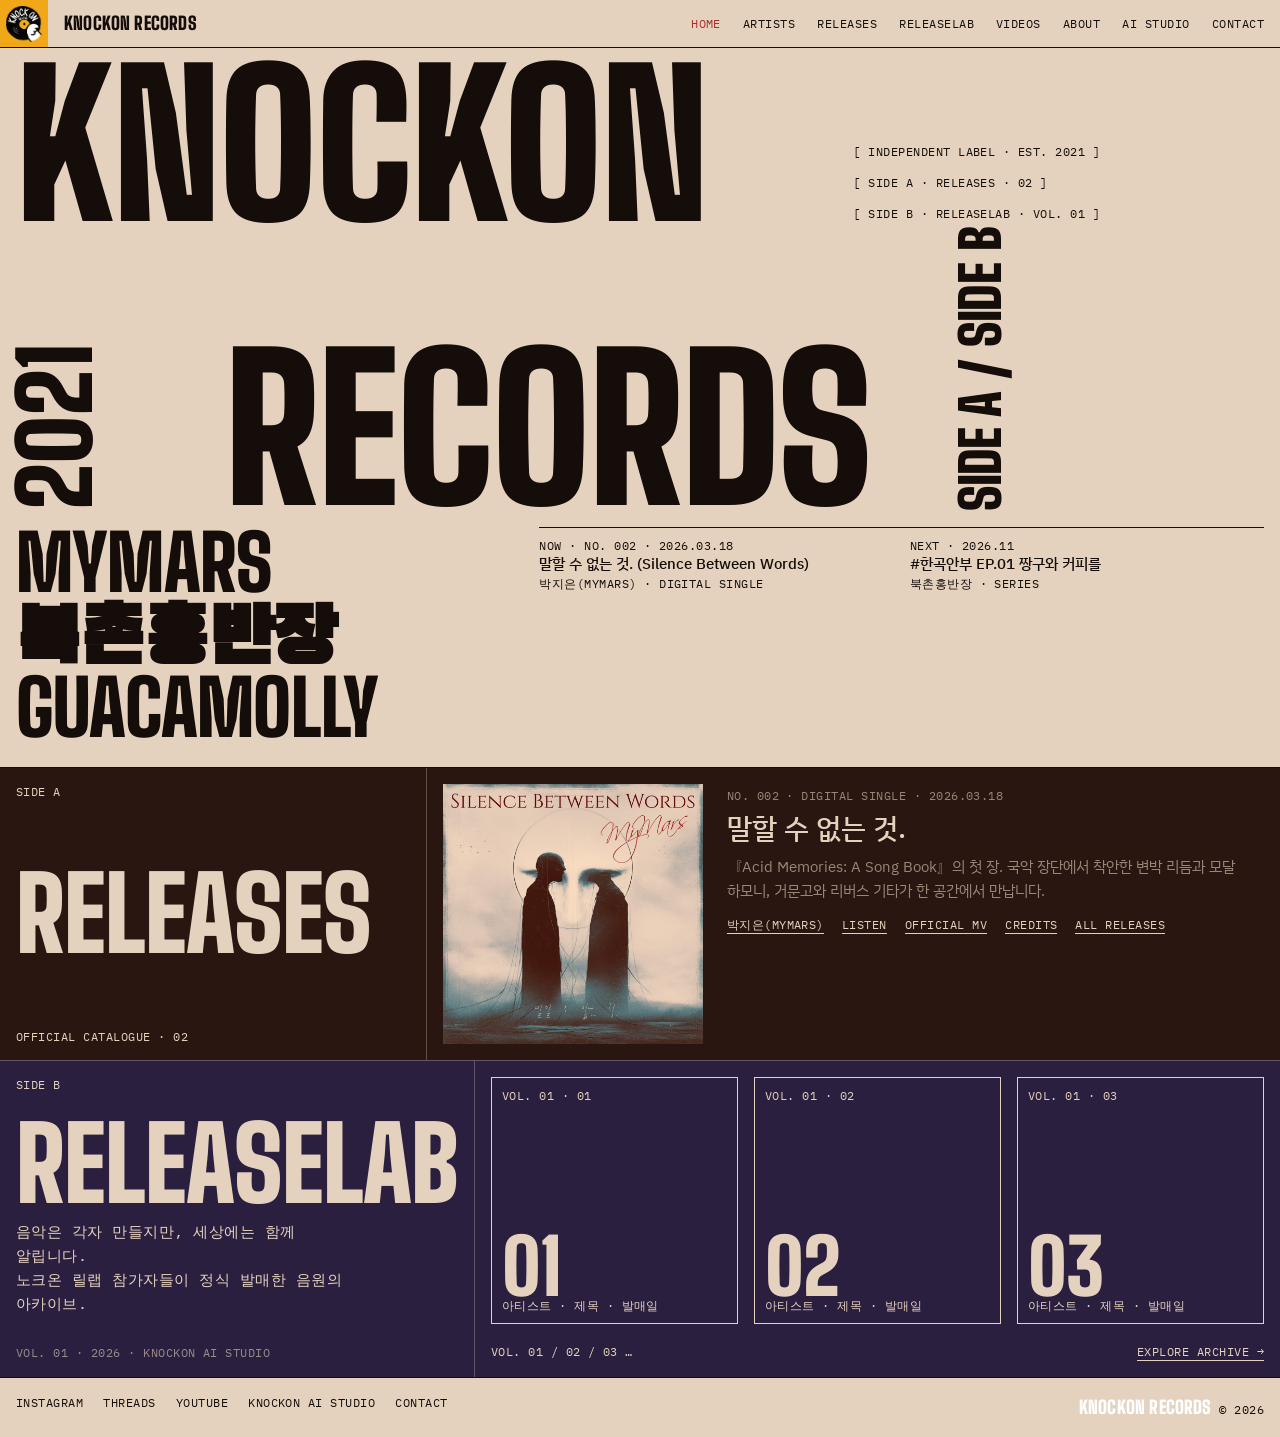
==== index.html @ 2e3beff5 "v1.1.0" ====
<!DOCTYPE html>
<html lang="ko">
<head>
  <meta charset="utf-8">
  <meta name="viewport" content="width=device-width, initial-scale=1">
  <title>KnockOn Records 노크온 레코드</title>
  <meta name="description" content="노크온 레코드(KnockOn Records). 뜻이 맞는 아티스트들과 함께, 그냥 하고 싶은 건 해도 된다고 새 힘을 주는 독립 레이블.">
  <meta property="og:title" content="KnockOn Records 노크온 레코드">
  <meta property="og:description" content="노크온 레코드(KnockOn Records). 뜻이 맞는 아티스트들과 함께, 그냥 하고 싶은 건 해도 된다고 새 힘을 주는 독립 레이블.">
  <meta property="og:image" content="https://knockonrecords.com/images/hero-silence.jpg">
  <link rel="icon" href="images/logo-128.png">
  <link rel="preconnect" href="https://fonts.googleapis.com">
  <link rel="preconnect" href="https://fonts.gstatic.com" crossorigin>
  <link rel="stylesheet" href="https://fonts.googleapis.com/css2?family=Big+Shoulders+Display:wght@800;900&family=Black+Han+Sans&family=IBM+Plex+Mono:wght@400;500&family=IBM+Plex+Sans+KR:wght@400;500&display=swap">
  <link rel="stylesheet" href="style.css">
<style>

:root{--violet:#2b1f3f}

.bar{display:grid;grid-template-columns:48px 1fr;height:48px;border-bottom:1px solid var(--fg)}
.tile{background:var(--accent);display:grid;place-items:center}.tile img{height:36px}
.bar .m{display:flex;align-items:center;justify-content:space-between;gap:16px;padding-inline:16px}
.bar .m .name{font-size:15px;font-weight:500;white-space:nowrap}
.bar nav{display:flex;gap:20px}
.bar nav a{font-family:var(--f-mono);font-size:12px;text-transform:uppercase;letter-spacing:.04em;white-space:nowrap}
.bar nav a.cur{color:var(--red)}

.type{display:grid;grid-template-columns:repeat(12,1fr);grid-auto-rows:minmax(0,auto);border-bottom:1px solid var(--fg);padding:16px 16px 24px;gap:0 8px;align-items:end;overflow:hidden}
.type a,.type span{display:block;min-width:0}
.w{font-family:"Big Shoulders Display","Black Han Sans",sans-serif;font-weight:900;text-transform:uppercase;line-height:.82;letter-spacing:-.01em}
.k{font-family:var(--f-mono);font-size:12px;text-transform:uppercase;letter-spacing:.04em;line-height:1.3}
.br::before{content:"[ "}.br::after{content:" ]"}
.vert{writing-mode:vertical-rl;transform:rotate(180deg);justify-self:start}
.t1{grid-column:1/9;font-size:clamp(72px,15.5vw,236px)}           
.t2{grid-column:9/13;align-self:end;padding-bottom:.4em}          
.t3{grid-column:1/3;font-size:clamp(40px,7.5vw,112px)}            
.t4{grid-column:3/10;font-size:clamp(72px,15.5vw,236px)}          
.t5{grid-column:10/13;font-size:clamp(28px,4.2vw,64px)}           
.t6{grid-column:1/6;font-size:clamp(34px,6vw,92px);margin-top:16px} 
.t6 a{padding-block:.06em}
.t7{grid-column:6/13;margin-top:16px;display:grid;grid-template-columns:1fr 1fr;gap:4px 16px;align-self:start;border-top:1px solid var(--fg);padding-top:10px}
.t7 b{font-weight:500;font-size:15px;display:block}
.type a:hover{color:var(--red)}

.sideA{display:grid;grid-template-columns:4fr 8fr;background:var(--w);color:var(--bg)}
.sideA .lab{padding:16px;border-right:1px solid rgba(228,210,190,.3);display:grid;align-content:space-between;gap:24px}
.sideA .lab .w{font-size:clamp(48px,8vw,120px)}
.sideA .rel{display:grid;grid-template-columns:260px 1fr;gap:24px;padding:16px;align-items:start}
.sideA .rel img{width:100%;aspect-ratio:1;object-fit:cover}
.sideA h2{font-size:28px;font-weight:500;line-height:1.2}
.sideA p{font-size:15px;line-height:1.6;max-width:40em;color:rgba(228,210,190,.6)}
.sideA .row{display:flex;flex-wrap:wrap;gap:6px 18px;margin-top:14px}
.sideA .row a{border-bottom:1px solid currentColor;padding-bottom:1px}
.sideA .row a:hover{color:var(--accent)}

.sideB{display:grid;grid-template-columns:4fr 8fr;background:var(--violet);color:var(--bg);border-top:1px solid rgba(228,210,190,.3)}
.sideB .lab{padding:16px;border-right:1px solid rgba(228,210,190,.3);display:grid;align-content:space-between;gap:24px}
.sideB .lab .w{font-size:clamp(48px,8vw,120px)}
.sideB .lab p{font-size:15px;line-height:1.6;max-width:22em}
.sideB .vols{padding:16px;display:grid;grid-template-columns:repeat(3,1fr);gap:16px;align-content:start}
.sleeve{aspect-ratio:1;border:1px solid var(--bg);padding:10px;display:grid;grid-template-rows:auto 1fr auto;color:var(--bg)}
.sleeve .w{font-size:clamp(40px,6vw,88px);align-self:end}
.sideB .more{grid-column:1/-1;display:flex;justify-content:space-between;gap:12px;padding-top:4px}
.sideB .more a{border-bottom:1px solid currentColor}
.foot{display:flex;justify-content:space-between;flex-wrap:wrap;gap:8px 24px;padding:16px;border-top:1px solid var(--fg)}
.switch a{background:var(--bg);color:var(--fg)}
@media(max-width:800px){
 .bar nav{display:none}
 .type{grid-template-columns:repeat(6,1fr);padding:12px 12px 20px}
 .t1{grid-column:1/7;font-size:clamp(64px,19vw,120px)}.t2{grid-column:1/7;padding:6px 0 10px;align-self:start}
 .t3{grid-column:1/2;font-size:48px}.t4{grid-column:2/7;font-size:clamp(64px,19vw,120px)}
 .t5{grid-column:1/7;writing-mode:horizontal-tb;transform:none;font-size:34px;margin-top:10px}
 .t6{grid-column:1/7;font-size:40px}.t7{grid-column:1/7;grid-template-columns:1fr}
 .sideA,.sideB{grid-template-columns:1fr}.sideA .lab,.sideB .lab{border-right:0;border-bottom:1px solid rgba(228,210,190,.3)}
 .sideA .rel{grid-template-columns:1fr}
 .sideB .vols{grid-template-columns:repeat(2,1fr)}
}
</style>
</head>
<body>

<header class="top" id="top">
  <a class="tile" href="index.html" aria-label="KnockOn Records 홈"><img src="images/logo.png" alt="KnockOn Records"></a>
  <div class="menu">
    <a class="name" href="index.html">KnockOn Records</a>
    <button class="menu-btn" type="button" onclick="document.getElementById('top').classList.toggle('is-open')">Menu</button>
    <nav class="nav" aria-label="주 메뉴">
      <a href="index.html" aria-current="page">Home</a>
      <a href="artists.html">Artists</a>
      <a href="releases.html">Releases</a>
      <a href="releaselab.html">ReleaseLab</a>
      <a href="videos.html">Videos</a>
      <a href="about.html">About</a>
      <a href="studio.html">AI Studio</a>
      <a href="contact.html">Contact</a>
    </nav>
  </div>
</header>

<main>


<section class="type" aria-label="KnockOn Records">
  <a class="w t1" href="about.html">KnockOn</a>
  <span class="k t2"><span class="br">Independent label · Est. 2021</span><br><span class="br">Side A · Releases · 02</span><br><span class="br">Side B · ReleaseLab · Vol. 01</span></span>
  <span class="w t3 vert">2021</span>
  <a class="w t4" href="releases.html">Records</a>
  <span class="w t5 vert">Side A / Side B</span>
  <span class="w t6"><a href="artist-mymars.html">MyMars</a><a href="artist-bukchon.html">북촌홍반장</a><a href="artist-guacamolly.html">GuacaMolly</a></span>
  <div class="t7">
    <a href="releases.html#silence"><span class="k">Now · No. 002 · 2026.03.18</span><b>말할 수 없는 것. (Silence Between Words)</b><span class="k">박지은(MyMars) · Digital Single</span></a>
    <a href="releases.html#hangok"><span class="k">Next · 2026.11</span><b>#한곡안부 EP.01 짱구와 커피를</b><span class="k">북촌홍반장 · Series</span></a>
  </div>
</section>

<section class="sideA">
  <div class="lab"><span class="k">Side A</span><span class="w">Releases</span><span class="k">Official catalogue · 02</span></div>
  <div class="rel">
    <img src="images/silence-between-words.jpg" alt="말할 수 없는 것. 커버">
    <div>
      <span class="k" style="color:rgba(228,210,190,.6)">No. 002 · Digital Single · 2026.03.18</span>
      <h2 style="margin-top:6px">말할 수 없는 것.</h2>
      <p style="margin-top:10px">『Acid Memories: A Song Book』의 첫 장. 국악 장단에서 착안한 변박 리듬과 모달 하모니, 거문고와 리버스 기타가 한 공간에서 만납니다.</p>
      <div class="row k"><a href="artist-mymars.html">박지은(MyMars)</a><a href="https://linktr.ee/SilenceBetweenWords" target="_blank" rel="noopener">Listen</a><a href="https://youtu.be/brgR5-PZNLY" target="_blank" rel="noopener">Official MV</a><a href="releases.html#silence">Credits</a><a href="releases.html">All releases</a></div>
    </div>
  </div>
</section>

<section class="sideB">
  <div class="lab">
    <span class="k">Side B</span>
    <span><span class="w">ReleaseLab</span><p style="margin-top:12px">음악은 각자 만들지만, 세상에는 함께 알립니다.<br>노크온 릴랩 참가자들이 정식 발매한 음원의 아카이브.</p></span>
    <span class="k" style="color:rgba(228,210,190,.6)">Vol. 01 · 2026 · KnockOn AI Studio</span>
  </div>
  <div class="vols">
    <div class="sleeve"><span class="k">Vol. 01 · 01</span><span class="w">01</span><span class="k">아티스트 · 제목 · 발매일</span></div>
    <div class="sleeve"><span class="k">Vol. 01 · 02</span><span class="w">02</span><span class="k">아티스트 · 제목 · 발매일</span></div>
    <div class="sleeve"><span class="k">Vol. 01 · 03</span><span class="w">03</span><span class="k">아티스트 · 제목 · 발매일</span></div>
    <div class="more k"><span>Vol. 01 / 02 / 03 …</span><a href="releaselab.html">Explore archive →</a></div>
  </div>
</section>


</main>

<footer class="foot gx">
  <ul>
    <li><a href="https://www.instagram.com/knockon_records/" target="_blank" rel="noopener">Instagram</a></li>
    <li><a href="https://www.threads.com/@knockon_records" target="_blank" rel="noopener">Threads</a></li>
    <li><a href="https://www.youtube.com/@mymars2025" target="_blank" rel="noopener">YouTube</a></li>
    <li><a href="studio.html">KnockOn AI Studio</a></li>
    <li><a href="contact.html">Contact</a></li>
  </ul>
  <span><span class="name">KnockOn Records</span> © 2026</span>
</footer>

</body>
</html>
---- style.css ----
:root {
  --bg: #e4d2be;      
  --fg: #150d0a;      
  --muted: #7a655b;   
  --line: #150d0a;
  --accent: #f0a818;  
  --red: #a8302b;
  --bar: 48px;
  --w: #2a1610;       
  --wf: #e4d2be;
  --wa: #a8302b;
  --wl: rgba(228,210,190,.3);
  --f-display: "Big Shoulders Display", "Black Han Sans", sans-serif;
  --f-mono: "IBM Plex Mono", ui-monospace, Menlo, monospace;
  color-scheme: light;
}

*, *::before, *::after { box-sizing: border-box; }
html { scroll-behavior: smooth; }
body {
  margin: 0; background: var(--bg); color: var(--fg);
  font-family: "IBM Plex Sans KR", "IBM Plex Sans", "Apple SD Gothic Neo", sans-serif;
  font-size: 14px; line-height: 1.5; -webkit-font-smoothing: antialiased; word-break: keep-all;
  font-variant-numeric: tabular-nums;
}
img { max-width: 100%; height: auto; display: block; }
a { color: inherit; text-decoration: none; }
a:focus-visible, button:focus-visible { outline: 2px solid var(--accent); outline-offset: 2px; }
h1, h2, h3, p, ul, figure { margin: 0; }
ul { padding: 0; list-style: none; }
.gx { padding-left: max(16px, env(safe-area-inset-left, 0px)); padding-right: max(16px, env(safe-area-inset-right, 0px)); }


.lab { font-family: var(--f-mono); font-size: 12px; text-transform: uppercase; letter-spacing: .04em; }
.lab-muted { color: var(--muted); }
.serif { font-family: "Hanken Grotesk", "Noto Sans KR", "Apple SD Gothic Neo", sans-serif; font-weight: 500; }
.quote { font-size: clamp(24px, 3.8vw, 48px); line-height: 1.3; letter-spacing: -0.025em; font-weight: 500; text-wrap: balance; }
.big { font-size: clamp(26px, 4vw, 48px); line-height: 1.15; font-weight: 500; letter-spacing: -0.02em; text-wrap: balance; }
.body { font-size: 15px; line-height: 1.8; max-width: 40em; }
.body + .body { margin-top: 1.1em; }
.body.serif { font-size: 16px; line-height: 1.85; font-weight: 400; }
.u { border-bottom: 1px solid currentColor; padding-bottom: 1px; }
.u:hover { color: var(--wa); }
.mark::after { content: ""; display: inline-block; width: 7px; height: 7px; background: var(--wa); margin-left: 6px; vertical-align: 1px; }


.top { position: sticky; top: 0; z-index: 30; display: grid; grid-template-columns: var(--bar) 1fr; height: var(--bar); background: var(--bg); border-bottom: 1px solid var(--line); }
.tile { background: var(--accent); display: flex; align-items: center; justify-content: center; }
.tile img { height: 36px; width: auto; }
.menu { display: flex; align-items: center; justify-content: space-between; gap: 22px; padding-inline: 16px; }
.menu .name { font-size: 14px; letter-spacing: .01em; }
.nav { display: flex; gap: 22px; }
.nav a { font-family: var(--f-mono); font-size: 12px; text-transform: uppercase; letter-spacing: .04em; color: var(--fg); }
.nav a:hover { color: var(--red); }
.nav a[aria-current="page"] { color: var(--red); }
.menu-btn { display: none; }


.slides { position: relative; height: calc(100vh - var(--bar)); min-height: 420px; max-height: 1100px; border-bottom: 1px solid var(--line); }
.track { display: flex; height: 100%; overflow-x: auto; overflow-y: hidden; scroll-snap-type: x mandatory; scrollbar-width: none; -webkit-overflow-scrolling: touch; }
.track::-webkit-scrollbar { display: none; }
.slide { position: relative; flex: 0 0 100%; height: 100%; scroll-snap-align: start; display: block; background: var(--w); }
.slide img { width: 100%; height: 100%; object-fit: cover; }
.slide .cap, .slide .soon { z-index: 1; }
.slide .cap { position: absolute; top: 18px; left: max(16px, env(safe-area-inset-left, 0px)); right: 64px; text-shadow: 0 1px 12px rgba(0,0,0,.6); }
.slide .cap span { display: block; font-size: 15px; text-transform: uppercase; letter-spacing: .02em; line-height: 1.35; }
.slide .cap .t { text-transform: none;  font-size: 20px; }
.slide .soon { position: absolute; z-index: 1; bottom: 18px; left: max(16px, env(safe-area-inset-left, 0px)); font-size: 12px; text-transform: uppercase; letter-spacing: .06em; background: var(--accent); color: #000; padding: 5px 9px; }
.arrow { position: absolute; top: 50%; transform: translateY(-50%); z-index: 2; width: 56px; height: 72px; border: 0; background: transparent; color: #fff; cursor: pointer; font-size: 0; filter: drop-shadow(0 1px 6px rgba(0,0,0,.6)); }
.arrow::before { content: ""; display: block; width: 0; height: 0; margin-inline: auto; border-top: 13px solid transparent; border-bottom: 13px solid transparent; }
.arrow.next { right: max(8px, env(safe-area-inset-right, 0px)); } .arrow.next::before { border-left: 18px solid #fff; }
.arrow.prev { left: max(8px, env(safe-area-inset-left, 0px)); } .arrow.prev::before { border-right: 18px solid #fff; }


.quote-band { padding-block: 72px; border-bottom: 1px solid var(--line); display: grid; gap: 22px; }
.quote-band .lab { color: var(--muted); }


.world { background: var(--w); color: var(--wf); border-bottom: 1px solid var(--line); }
.world .lab-muted { color: color-mix(in srgb, var(--wf) 60%, transparent); }
.rel { display: grid; grid-template-columns: minmax(280px, 38%) 1fr; }
.rel .art { padding: 24px; display: grid; gap: 14px; align-content: start; border-right: 1px solid var(--wl); }
.rel .art img { width: 100%; aspect-ratio: 1; object-fit: cover; }
.rel .head { display: flex; justify-content: space-between; gap: 12px; align-items: baseline; }
.rel .title {  font-size: clamp(26px, 3vw, 40px); line-height: 1.2; }
.rel .sub { font-size: 13px; text-transform: uppercase; letter-spacing: .04em; opacity: .75; }
.rel .info { padding: 24px; display: grid; gap: 20px; align-content: start; min-width: 0; }
.rel .desc {  font-size: 16px; line-height: 1.85; max-width: 44em; }
.tracks { border-top: 1px solid var(--wl); }
.tracks li { display: grid; grid-template-columns: 36px 1fr auto; gap: 14px; padding: 10px 0; border-bottom: 1px solid var(--wl); font-size: 14px; }
.tracks .n { opacity: .6; }
.tracks .d { opacity: .6; }
.listen { display: flex; flex-wrap: wrap; gap: 6px 16px; font-size: 13px; text-transform: uppercase; letter-spacing: .04em; }
.listen a { border-bottom: 1px solid currentColor; padding-bottom: 1px; opacity: .85; }
.listen a:hover { opacity: 1; color: var(--wa); }
.listen .k { opacity: .55; }
.btn { display: inline-flex; align-items: center; justify-content: center; height: 36px; padding-inline: 18px; border: 1px solid currentColor; font-size: 13px; text-transform: uppercase; letter-spacing: .06em; }
.btn:hover { background: var(--wf); color: var(--w); }
details { border-top: 1px solid var(--wl); }
details summary { cursor: pointer; padding: 10px 0; font-size: 12px; text-transform: uppercase; letter-spacing: .06em; opacity: .7; list-style: none; display: flex; justify-content: space-between; }
details summary::after { content: "+"; }
details[open] summary::after { content: "\2212"; }
details summary:hover { opacity: 1; }
.credits { padding-bottom: 14px; font-size: 13px; line-height: 1.8; opacity: .8; display: grid; }
.credits b { font-weight: 500; opacity: 1; }
.soon-tag { display: inline-block; font-size: 11px; text-transform: uppercase; letter-spacing: .08em; background: var(--accent); color: #000; padding: 4px 8px; }


.sec { padding-block: 40px 56px; border-bottom: 1px solid var(--line); }
.sec-head { display: flex; justify-content: space-between; align-items: baseline; gap: 16px; padding-block: 14px; border-bottom: 1px solid var(--line); font-size: 22px; }
.sec-head .lab { font-size: 13px; }
.two { display: grid; grid-template-columns: 260px 1fr; gap: 24px; }
.two > .lab { padding-top: 4px; }


.grid3 { display: grid; grid-template-columns: repeat(3, 1fr); border-bottom: 1px solid var(--line); }
.grid3 a { position: relative; display: block; aspect-ratio: 4 / 5; overflow: hidden; border-right: 1px solid var(--line); background: #111; }
.grid3 a:last-child { border-right: 0; }
.grid3 img { width: 100%; height: 100%; object-fit: cover; transition: transform .6s ease; }
.grid3 .cap { z-index: 1; }
.grid3 a:hover img { transform: scale(1.03); filter: none; }
.grid3 .cap { position: absolute; left: 16px; right: 16px; bottom: 16px; text-shadow: 0 1px 10px rgba(0,0,0,.7); }
.grid3 .cap b { display: block; font-size: 18px; font-weight: 500; }
.grid3 .cap span { font-size: 12px; text-transform: uppercase; letter-spacing: .06em; opacity: .85; }


.a-hero { display: grid; grid-template-columns: 1fr 1fr; min-height: 60vh; background: var(--w); color: var(--wf); border-bottom: 1px solid var(--line); }
.a-hero .pic { min-height: 320px; }
.a-hero .pic img { width: 100%; height: 100%; object-fit: cover; }
.a-hero .txt { padding: 32px 24px; display: grid; align-content: space-between; gap: 32px; }
.a-hero h1 {  font-size: clamp(34px, 5vw, 64px); line-height: 1.1; font-weight: 400; }
.a-hero .role { font-size: 13px; text-transform: uppercase; letter-spacing: .06em; opacity: .75; margin-top: 10px; }
.a-hero .intro {  font-size: 17px; line-height: 1.9; max-width: 36em; }
.links { display: flex; flex-wrap: wrap; gap: 6px 18px; font-size: 13px; text-transform: uppercase; letter-spacing: .04em; }
.links a { border-bottom: 1px solid currentColor; padding-bottom: 1px; }
.links a:hover { color: var(--wa); }


.cards { display: grid; grid-template-columns: repeat(auto-fill, minmax(220px, 1fr)); gap: 24px 20px; }
.card { display: grid; gap: 10px; min-width: 0; }
.card .thumb { position: relative; aspect-ratio: 1; overflow: hidden; background: #111; }
.card .thumb.wide { aspect-ratio: 16 / 9; }
.card .thumb img { width: 100%; height: 100%; object-fit: cover; transition: transform .5s; }
.card:hover .thumb img { transform: scale(1.03); }
.card b { font-weight: 500; font-size: 15px; }
.card span { font-size: 12px; text-transform: uppercase; letter-spacing: .04em; color: var(--muted); display: block; margin-top: 2px; }
.card .soon-tag { position: absolute; top: 10px; left: 10px; z-index: 1; }


.video { display: grid; grid-template-columns: 1fr 320px; gap: 24px; padding-block: 28px; border-bottom: 1px solid var(--line); }
.video .frame { position: relative; aspect-ratio: 16 / 9; background: #111; overflow: hidden; }
.video .frame iframe, .video .frame img { position: absolute; inset: 0; width: 100%; height: 100%; border: 0; object-fit: cover; }
.video .frame .play { position: absolute; inset: 0; display: grid; place-items: center; color: #fff; font-size: 13px; text-transform: uppercase; letter-spacing: .1em; background: rgba(0,0,0,.25); }
.video .meta { display: grid; gap: 10px; align-content: start; }
.video .meta h2 {  font-size: 24px; font-weight: 400; }


.story { max-width: 44em; display: grid; gap: 1.2em; }
.story p {  font-size: 18px; line-height: 2; }
.story p.lead { font-size: clamp(22px, 2.6vw, 30px); line-height: 1.5; font-weight: 500; letter-spacing: -0.02em; }
.founder { display: grid; grid-template-columns: 240px 1fr; gap: 24px; align-items: end; }
.founder img { width: 100%; aspect-ratio: 1; object-fit: cover; filter: grayscale(1); }


.email {  font-size: clamp(22px, 4.5vw, 56px); line-height: 1.1; word-break: break-all; }
.email:hover { color: var(--accent); }
.linklist { border-top: 1px solid var(--line); }
.linklist a { display: grid; grid-template-columns: 1fr auto; gap: 16px; padding: 12px 0; border-bottom: 1px solid var(--line); font-size: 15px; align-items: baseline; }
.linklist a span { font-size: 12px; color: var(--muted); text-transform: uppercase; letter-spacing: .04em; white-space: nowrap; }
.linklist a:hover, .linklist a:hover span { color: var(--accent); }


.foot { display: flex; justify-content: space-between; gap: 12px 24px; flex-wrap: wrap; padding-block: 20px; font-size: 13px; color: #bdbdbd; }
.foot ul { display: flex; flex-wrap: wrap; gap: 8px 20px; }
.foot a:hover { color: var(--accent); }
.foot .name { color: #fff; }


@media (max-width: 820px) {
  .menu-btn { display: inline-flex; align-items: center; gap: 8px; height: 100%; border: 0; background: transparent; font: inherit; font-size: 13px; text-transform: uppercase; letter-spacing: .04em; cursor: pointer; color: #fff; padding: 0; }
  .menu-btn::before { content: "\2630"; font-size: 18px; }
  .nav { display: none; position: absolute; left: 0; right: 0; top: var(--bar); background: #000; flex-direction: column; gap: 0; border-bottom: 1px solid var(--line); }
  .nav a { padding: 14px 16px; border-top: 1px solid var(--line); font-size: 15px; }
  .nav a[aria-current="page"] { color: var(--accent); border-bottom: 0; }
  .top.is-open .nav { display: flex; }
  .slides { height: 72vh; min-height: 360px; }
  .arrow { width: 44px; }
  .quote-band { padding-block: 48px; }
  .rel { grid-template-columns: 1fr; }
  .rel .art { border-right: 0; border-bottom: 1px solid var(--wl); padding: 16px; }
  .rel .info { padding: 16px; }
  .two { grid-template-columns: 1fr; gap: 14px; }
  .grid3 { grid-template-columns: 1fr; }
  .grid3 a { aspect-ratio: 4 / 3; border-right: 0; border-bottom: 1px solid var(--line); }
  .a-hero { grid-template-columns: 1fr; }
  .video { grid-template-columns: 1fr; }
  .founder { grid-template-columns: 1fr; }
  .founder img { max-width: 240px; }
  .sec { padding-block: 28px 40px; }
}
@media (prefers-reduced-motion: reduce) { html { scroll-behavior: auto; } .grid3 img, .card .thumb img { transition: none; } }


.world, .a-hero { --w: #2a1610 !important; --wf: #e4d2be !important; --wa: #a8302b !important; --wl: rgba(228,210,190,.3) !important; }
.menu .name, .foot .name { font-family: var(--f-display); font-weight: 900; text-transform: uppercase; font-size: 18px; letter-spacing: .01em; }
.rel .title, .a-hero h1, .big, .sec-head > span:first-child { font-family: var(--f-display); font-weight: 900; text-transform: uppercase; letter-spacing: 0; }
.rel .title { font-size: clamp(40px, 5vw, 72px); line-height: .9; }
.a-hero h1 { font-size: clamp(56px, 8vw, 120px); line-height: .86; }
.big { font-size: clamp(36px, 5vw, 64px); line-height: .95; }
.sec-head { font-family: var(--f-mono); font-size: 12px; text-transform: uppercase; letter-spacing: .04em; }
.sec-head > span:first-child { font-size: 28px; }
.quote-band .quote { font-size: clamp(20px, 2.3vw, 30px); font-weight: 500; line-height: 1.5; max-width: 30em; }
.foot { border-top: 1px solid var(--line); color: var(--fg); font-family: var(--f-mono); font-size: 12px; text-transform: uppercase; letter-spacing: .04em; }
.foot a:hover { color: var(--red); }
.soon-tag, .slide .soon { background: var(--fg); color: var(--bg); }
.card span, .linklist a span, .lab-muted { color: var(--muted); }
.card .thumb, .photo, .rel .cover { background: var(--w); }
.linklist a:hover, .linklist a:hover span, .u:hover, .links a:hover { color: var(--red); }
.email:hover { color: var(--red); }
.band { background: var(--w); color: var(--wf); }
.band .lab-muted { color: rgba(228,210,190,.6); }
.band .body { color: var(--wf); }
@media (max-width: 820px) { .nav { background: var(--bg); } .nav a[aria-current="page"] { color: var(--red); } }
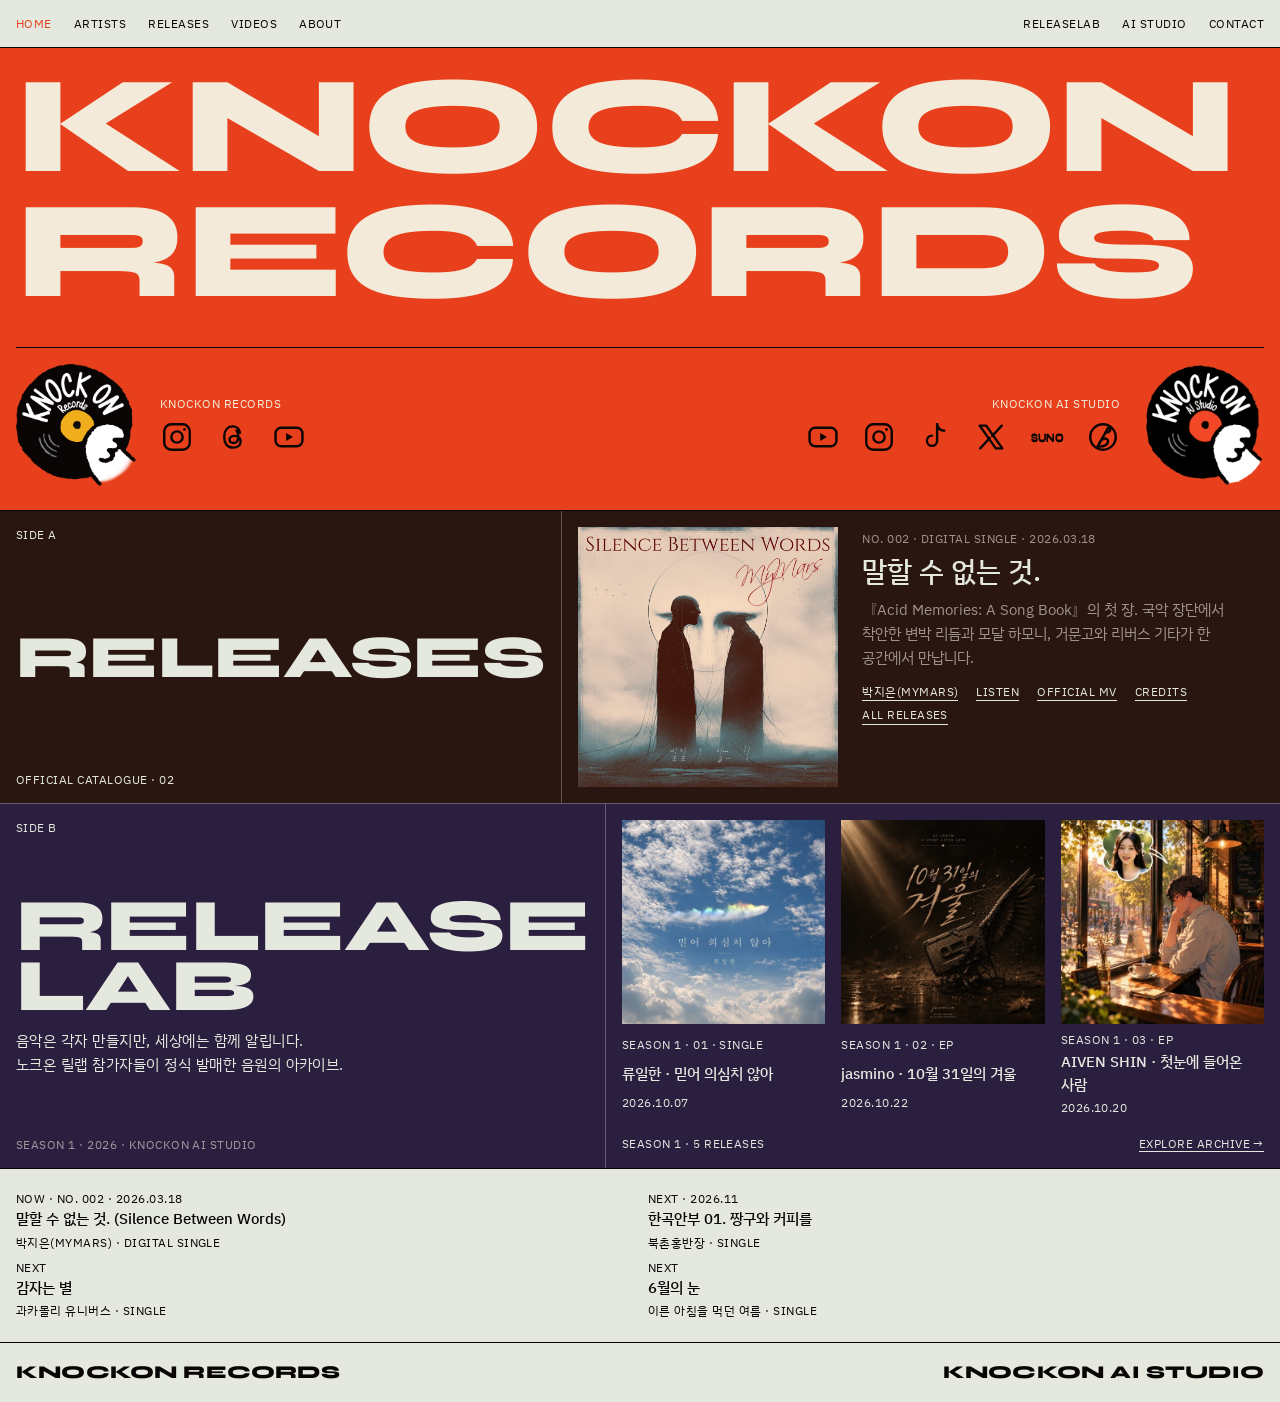
==== commit 35114b19: "v1.13.25" ====
--- a/index.html
+++ b/index.html
@@ -7,12 +7,20 @@
   <meta name="description" content="노크온 레코드(KnockOn Records). 뜻이 맞는 아티스트들과 함께, 그냥 하고 싶은 건 해도 된다고 새 힘을 주는 독립 레이블.">
   <meta property="og:title" content="KnockOn Records 노크온 레코드">
   <meta property="og:description" content="노크온 레코드(KnockOn Records). 뜻이 맞는 아티스트들과 함께, 그냥 하고 싶은 건 해도 된다고 새 힘을 주는 독립 레이블.">
-  <meta property="og:image" content="https://knockonrecords.com/images/hero-silence.jpg">
+  <meta property="og:image" content="https://knockonrecords.com/images/og.jpg">
+  <meta property="og:image:width" content="1200">
+  <meta property="og:image:height" content="630">
+  <link rel="canonical" href="https://knockonrecords.com/">
+  <meta property="og:url" content="https://knockonrecords.com/">
+  <meta property="og:type" content="website">
+  <meta property="og:site_name" content="KnockOn Records">
+  <meta property="og:locale" content="ko_KR">
+  <meta name="twitter:card" content="summary_large_image">
   <link rel="icon" href="images/logo-128.png">
   <link rel="preconnect" href="https://fonts.googleapis.com">
   <link rel="preconnect" href="https://fonts.gstatic.com" crossorigin>
-  <link rel="stylesheet" href="https://fonts.googleapis.com/css2?family=Big+Shoulders+Display:wght@800;900&family=Black+Han+Sans&family=IBM+Plex+Mono:wght@400;500&family=IBM+Plex+Sans+KR:wght@400;500&display=swap">
-  <link rel="stylesheet" href="style.css">
+  <link rel="stylesheet" href="https://fonts.googleapis.com/css2?family=Syne:wght@800&family=IBM+Plex+Sans+KR:wght@400;500;700&display=swap">
+  <link rel="stylesheet" href="style.css?v=1.13.25">
 <style>
 
 :root{--violet:#2b1f3f}
@@ -27,70 +35,107 @@
 
 .type{display:grid;grid-template-columns:repeat(12,1fr);grid-auto-rows:minmax(0,auto);border-bottom:1px solid var(--fg);padding:16px 16px 24px;gap:0 8px;align-items:end;overflow:hidden}
 .type a,.type span{display:block;min-width:0}
-.w{font-family:"Big Shoulders Display","Black Han Sans",sans-serif;font-weight:900;text-transform:uppercase;line-height:.82;letter-spacing:-.01em}
+.w{font-family:var(--f-display);font-weight:900;font-synthesis:none;text-transform:uppercase;line-height:.82;letter-spacing:-.01em}
 .k{font-family:var(--f-mono);font-size:12px;text-transform:uppercase;letter-spacing:.04em;line-height:1.3}
 .br::before{content:"[ "}.br::after{content:" ]"}
 .vert{writing-mode:vertical-rl;transform:rotate(180deg);justify-self:start}
-.t1{grid-column:1/9;font-size:clamp(72px,15.5vw,236px)}           
-.t2{grid-column:9/13;align-self:end;padding-bottom:.4em}          
-.t3{grid-column:1/3;font-size:clamp(40px,7.5vw,112px)}            
-.t4{grid-column:3/10;font-size:clamp(72px,15.5vw,236px)}          
-.t5{grid-column:10/13;font-size:clamp(28px,4.2vw,64px)}           
-.t6{grid-column:1/6;font-size:clamp(34px,6vw,92px);margin-top:16px} 
-.t6 a{padding-block:.06em}
-.t7{grid-column:6/13;margin-top:16px;display:grid;grid-template-columns:1fr 1fr;gap:4px 16px;align-self:start;border-top:1px solid var(--fg);padding-top:10px}
-.t7 b{font-weight:500;font-size:15px;display:block}
+
+.mast{grid-column:1/13;grid-row:1;--fs:calc((100vw - 32px)/11.81);--g:calc(var(--fs)*.952);display:flex;align-items:center}
+
+.mtext{display:flex;flex-direction:column;min-width:0}
+.r1{display:flex;align-items:flex-start;justify-content:space-between;gap:calc(var(--fs)*.08)}  
+.r2{display:flex;align-items:flex-end;gap:var(--g)}
+.t1,.t4{font-size:var(--fs)}                                   
+.t3{font-size:calc(var(--fs)*.30);line-height:.82}            
+.t5{flex:none;width:calc(var(--fs)*.68);margin-bottom:calc(var(--fs)*.04)}  
+.lslot{flex:none;padding-left:calc(var(--fs)*.12 + 8px);margin-right:calc(var(--fs)*.12 - 8px)}  
+.t2{flex:none;width:calc(var(--fs)*1.42)}                     
+.t2 img,.t5 img{width:100%;height:auto}
+.hsns{grid-column:1/13;grid-row:2;margin-top:18px;padding-top:14px;border-top:1px solid var(--fg);align-self:start}  
+.hsns{display:flex;justify-content:space-between;align-items:center;gap:16px 32px;flex-wrap:wrap}  
+.hsns .grp{display:flex;align-items:center;gap:16px}
+.hsns .sns{display:flex;gap:22px;list-style:none;margin:0;padding:0}
+.hsns .sns svg text{stroke:none}
+.hsns .sns a{display:block;width:34px;height:34px;color:var(--fg)}
+.hsns .sns a:hover{color:var(--red)}
+.hsns .sns svg{width:100%;height:100%;fill:none;stroke:currentColor;stroke-width:1.7;stroke-linecap:round;stroke-linejoin:round}
+.hsns .sns svg .dot{fill:currentColor;stroke:none}
+.now{display:grid;grid-template-columns:1fr 1fr;gap:4px 16px;padding:18px 16px 22px;border-top:1px solid var(--fg)}  
+.now a{display:block}
+.now b{font-weight:500;font-size:15px;display:block}
 .type a:hover{color:var(--red)}
 
 .sideA{display:grid;grid-template-columns:4fr 8fr;background:var(--w);color:var(--bg)}
-.sideA .lab{padding:16px;border-right:1px solid rgba(228,210,190,.3);display:grid;align-content:space-between;gap:24px}
-.sideA .lab .w{font-size:clamp(48px,8vw,120px)}
+.sideA .lab{padding:16px;border-right:1px solid rgba(236,232,220,.3);display:grid;align-content:space-between;gap:24px}
+.sideA .lab .w{font-size:clamp(36px,4.7vw,96px)}  
 .sideA .rel{display:grid;grid-template-columns:260px 1fr;gap:24px;padding:16px;align-items:start}
 .sideA .rel img{width:100%;aspect-ratio:1;object-fit:cover}
 .sideA h2{font-size:28px;font-weight:500;line-height:1.2}
-.sideA p{font-size:15px;line-height:1.6;max-width:40em;color:rgba(228,210,190,.6)}
+.sideA p{font-size:15px;line-height:1.6;max-width:40em;color:rgba(236,232,220,.6)}
 .sideA .row{display:flex;flex-wrap:wrap;gap:6px 18px;margin-top:14px}
 .sideA .row a{border-bottom:1px solid currentColor;padding-bottom:1px}
 .sideA .row a:hover{color:var(--accent)}
 
-.sideB{display:grid;grid-template-columns:4fr 8fr;background:var(--violet);color:var(--bg);border-top:1px solid rgba(228,210,190,.3)}
-.sideB .lab{padding:16px;border-right:1px solid rgba(228,210,190,.3);display:grid;align-content:space-between;gap:24px}
-.sideB .lab .w{font-size:clamp(48px,8vw,120px)}
+.sideB{display:grid;grid-template-columns:5fr 7fr;background:var(--violet);color:var(--bg);border-top:1px solid rgba(236,232,220,.3)}
+.sideB .lab{padding:16px;border-right:1px solid rgba(236,232,220,.3);display:grid;align-content:space-between;gap:24px}
+.sideB .lab .w{font-size:clamp(40px,5.8vw,110px)}
 .sideB .lab p{font-size:15px;line-height:1.6;max-width:22em}
 .sideB .vols{padding:16px;display:grid;grid-template-columns:repeat(3,1fr);gap:16px;align-content:start}
 .sleeve{aspect-ratio:1;border:1px solid var(--bg);padding:10px;display:grid;grid-template-rows:auto 1fr auto;color:var(--bg)}
 .sleeve .w{font-size:clamp(40px,6vw,88px);align-self:end}
+.sleeve.img{aspect-ratio:auto;border:0;padding:0;grid-template-rows:auto auto auto;gap:4px}
+.sleeve.img img{width:100%;aspect-ratio:1;object-fit:cover;display:block;margin-bottom:4px}
+.sleeve.img b{font-weight:500;font-size:15px}
+.sleeve.img:hover b{color:var(--accent)}
 .sideB .more{grid-column:1/-1;display:flex;justify-content:space-between;gap:12px;padding-top:4px}
 .sideB .more a{border-bottom:1px solid currentColor}
 .foot{display:flex;justify-content:space-between;flex-wrap:wrap;gap:8px 24px;padding:16px;border-top:1px solid var(--fg)}
 .switch a{background:var(--bg);color:var(--fg)}
 @media(max-width:800px){
  .bar nav{display:none}
- .type{grid-template-columns:repeat(6,1fr);padding:12px 12px 20px}
- .t1{grid-column:1/7;font-size:clamp(64px,19vw,120px)}.t2{grid-column:1/7;padding:6px 0 10px;align-self:start}
- .t3{grid-column:1/2;font-size:48px}.t4{grid-column:2/7;font-size:clamp(64px,19vw,120px)}
- .t5{grid-column:1/7;writing-mode:horizontal-tb;transform:none;font-size:34px;margin-top:10px}
- .t6{grid-column:1/7;font-size:40px}.t7{grid-column:1/7;grid-template-columns:1fr}
- .sideA,.sideB{grid-template-columns:1fr}.sideA .lab,.sideB .lab{border-right:0;border-bottom:1px solid rgba(228,210,190,.3)}
+ .type{grid-template-columns:repeat(6,1fr);padding:12px 16px 20px}
+ .mast{grid-column:1/7}
+.hsns{grid-column:1/7}
+ .now{grid-template-columns:1fr}
+ .sideA,.sideB{grid-template-columns:1fr}.sideA .lab,.sideB .lab{border-right:0;border-bottom:1px solid rgba(236,232,220,.3)}
  .sideA .rel{grid-template-columns:1fr}
  .sideB .vols{grid-template-columns:repeat(2,1fr)}
 }
+
+
+.mast.hm{display:block;--fs:calc((100vw - 32px)/9)}
+.mast.hm .w{display:block;font-size:var(--fs);line-height:.9}
+.hsns{margin-top:10px;padding-top:16px}
+.hsns .hlogo{flex:none;display:block;width:clamp(80px,10vw,190px)}
+.hsns .hlogo img{width:100%;height:auto;display:block}
+.hsns .hlogo + .grp{margin-left:clamp(16px,3vw,48px)}
+.hsns .grp:last-child{margin-left:auto}
+@media(max-width:760px){.hsns .grp{margin-left:0}.hsns .hlogo{width:96px}}
+
+
+.hsns .hg{display:flex;align-items:center;gap:24px}
+.hsns .hg .k{margin:0 0 8px}
+.hsns .hg.r{flex-direction:row-reverse;text-align:right;margin-left:auto}
+.hsns .hg.r .sns{justify-content:flex-end}
+.hsns .hlogo{width:120px}
+@media(max-width:760px){.hsns .hg>div{min-width:0}.hsns .sns{flex-wrap:wrap;gap:12px 14px}.hsns .sns a{width:30px;height:30px}.hsns .hlogo{width:88px}.hsns .hg.r{flex-direction:row;text-align:left;margin-left:0}.hsns .hg.r .sns{justify-content:flex-start}}
 </style>
+  <script type="application/ld+json">
+  {"@context":"https://schema.org","@type":"Organization","@id":"https://knockonrecords.com/#label","name":"KnockOn Records","alternateName":"노크온 레코드","url":"https://knockonrecords.com/","logo":"https://knockonrecords.com/images/logo.png","foundingDate":"2021-05","description":"뜻이 맞는 아티스트들과 함께, 그냥 하고 싶은 건 해도 된다고 새 힘을 주는 독립 레이블.","sameAs":["https://www.instagram.com/knockon_records/","https://www.threads.com/@knockon_records","https://www.youtube.com/@mymars2025"]}
+  </script>
 </head>
 <body>
 
 <header class="top" id="top">
-  <a class="tile" href="index.html" aria-label="KnockOn Records 홈"><img src="images/logo.png" alt="KnockOn Records"></a>
   <div class="menu">
-    <a class="name" href="index.html">KnockOn Records</a>
     <button class="menu-btn" type="button" onclick="document.getElementById('top').classList.toggle('is-open')">Menu</button>
     <nav class="nav" aria-label="주 메뉴">
       <a href="index.html" aria-current="page">Home</a>
       <a href="artists.html">Artists</a>
       <a href="releases.html">Releases</a>
-      <a href="releaselab.html">ReleaseLab</a>
       <a href="videos.html">Videos</a>
       <a href="about.html">About</a>
+      <a class="nav-r" href="releaselab.html">ReleaseLab</a>
       <a href="studio.html">AI Studio</a>
       <a href="contact.html">Contact</a>
     </nav>
@@ -101,15 +146,19 @@
 
 
 <section class="type" aria-label="KnockOn Records">
-  <a class="w t1" href="about.html">KnockOn</a>
-  <span class="k t2"><span class="br">Independent label · Est. 2021</span><br><span class="br">Side A · Releases · 02</span><br><span class="br">Side B · ReleaseLab · Vol. 01</span></span>
-  <span class="w t3 vert">2021</span>
-  <a class="w t4" href="releases.html">Records</a>
-  <span class="w t5 vert">Side A / Side B</span>
-  <span class="w t6"><a href="artist-mymars.html">MyMars</a><a href="artist-bukchon.html">북촌홍반장</a><a href="artist-guacamolly.html">GuacaMolly</a></span>
-  <div class="t7">
-    <a href="releases.html#silence"><span class="k">Now · No. 002 · 2026.03.18</span><b>말할 수 없는 것. (Silence Between Words)</b><span class="k">박지은(MyMars) · Digital Single</span></a>
-    <a href="releases.html#hangok"><span class="k">Next · 2026.11</span><b>#한곡안부 EP.01 짱구와 커피를</b><span class="k">북촌홍반장 · Series</span></a>
+  <div class="mast hm">
+    <a class="w t1" href="artists.html">KnockOn</a>
+    <a class="w t4" href="releases.html">Records</a>
+  </div>
+  <div class="hsns">
+    <div class="hg">
+      <a class="hlogo" href="about.html" aria-label="About"><img src="images/logo.png" alt="KnockOn Records 로고" width="680" height="695"></a>
+      <div><p class="k">KnockOn Records</p><ul class="sns"><li><a href="https://www.instagram.com/knockon_records/" target="_blank" rel="noopener" aria-label="Instagram" title="Instagram"><svg viewBox="0 0 24 24" aria-hidden="true"><rect x="3" y="3" width="18" height="18" rx="5"/><circle cx="12" cy="12" r="4"/><circle cx="17.3" cy="6.7" r="1" class="dot"/></svg></a></li><li><a href="https://www.threads.com/@knockon_records" target="_blank" rel="noopener" aria-label="Threads" title="Threads"><svg viewBox="0 0 24 24" aria-hidden="true"><path d="M17 8.9c-.8-2.9-2.5-4.4-5-4.4-3.9 0-6.2 3-6.2 7.5s2.3 7.5 6.2 7.5c3.3 0 5.4-1.8 5.4-4.4 0-2.3-1.7-3.9-4.3-3.9-2.1 0-3.5 1.1-3.5 2.6s1.2 2.4 2.9 2.4c2.1 0 3.2-1.5 3.2-4.4 0-1.9-.4-3.4-1.2-4.4"/></svg></a></li><li><a href="https://www.youtube.com/@mymars2025" target="_blank" rel="noopener" aria-label="YouTube" title="YouTube"><svg viewBox="0 0 24 24" aria-hidden="true"><rect x="2.5" y="5.5" width="19" height="13" rx="4"/><path d="M10 9.2v5.6l4.8-2.8z" class="dot"/></svg></a></li></ul></div>
+    </div>
+    <div class="hg r">
+      <a class="hlogo" href="contact.html" aria-label="Contact"><img src="images/logo-studio.png" alt="KnockOn AI Studio 로고" width="632" height="632"></a>
+      <div><p class="k">KnockOn AI Studio</p><ul class="sns"><li><a href="https://www.youtube.com/@knockon_studio" target="_blank" rel="noopener" aria-label="YouTube" title="YouTube"><svg viewBox="0 0 24 24" aria-hidden="true"><rect x="2.5" y="5.5" width="19" height="13" rx="4"/><path d="M10 9.2v5.6l4.8-2.8z" class="dot"/></svg></a></li><li><a href="https://instagram.com/knockon_studio" target="_blank" rel="noopener" aria-label="Instagram" title="Instagram"><svg viewBox="0 0 24 24" aria-hidden="true"><rect x="3" y="3" width="18" height="18" rx="5"/><circle cx="12" cy="12" r="4"/><circle cx="17.3" cy="6.7" r="1" class="dot"/></svg></a></li><li><a href="https://tiktok.com/@knockon_studio" target="_blank" rel="noopener" aria-label="TikTok" title="TikTok"><svg viewBox="0 0 24 24" aria-hidden="true"><path d="M13.5 3v11.6a3.6 3.6 0 1 1-3.6-3.6"/><path d="M13.5 3c.4 2.6 2.3 4.4 5 4.6"/></svg></a></li><li><a href="https://x.com/knockon_studio" target="_blank" rel="noopener" aria-label="X" title="X"><svg viewBox="0 0 24 24" aria-hidden="true"><path d="M4 4h4.6L20 20h-4.6z"/><path d="M19.6 4l-6.7 7.3M4.4 20l6.7-7.3"/></svg></a></li><li><a href="https://suno.com/@knockon_studio" target="_blank" rel="noopener" aria-label="Suno" title="Suno"><svg viewBox="0 0 24 24" aria-hidden="true"><text x="12" y="15.4" text-anchor="middle" font-family="Syne, sans-serif" font-weight="800" font-size="9.2" fill="currentColor" stroke="none" textLength="23" lengthAdjust="spacingAndGlyphs">SUNO</text></svg></a></li><li><a href="https://brunch.co.kr/magazine/aimusic" target="_blank" rel="noopener" aria-label="KnockOn AI Studio 브런치 매거진" title="KnockOn AI Studio 브런치 매거진"><svg viewBox="0 0 24 24" aria-hidden="true"><circle cx="12" cy="12" r="9"/><path d="M8.2 18.8 15.4 5.9"/><path d="M15.4 5.9c1.5-.6 2.3.5 1.5 1.7-.6.9-1.7 1.3-2.9 1.3"/><path d="M9.3 16.5c1.5-3.8 6-4.6 6.2-1.6.2 2.6-3.3 4.3-6.9 3.7"/><path d="M7.3 19.3l1.3-.7"/></svg></a></li></ul></div>
+    </div>
   </div>
 </section>
 
@@ -118,7 +167,7 @@
   <div class="rel">
     <img src="images/silence-between-words.jpg" alt="말할 수 없는 것. 커버">
     <div>
-      <span class="k" style="color:rgba(228,210,190,.6)">No. 002 · Digital Single · 2026.03.18</span>
+      <span class="k" style="color:rgba(236,232,220,.6)">No. 002 · Digital Single · 2026.03.18</span>
       <h2 style="margin-top:6px">말할 수 없는 것.</h2>
       <p style="margin-top:10px">『Acid Memories: A Song Book』의 첫 장. 국악 장단에서 착안한 변박 리듬과 모달 하모니, 거문고와 리버스 기타가 한 공간에서 만납니다.</p>
       <div class="row k"><a href="artist-mymars.html">박지은(MyMars)</a><a href="https://linktr.ee/SilenceBetweenWords" target="_blank" rel="noopener">Listen</a><a href="https://youtu.be/brgR5-PZNLY" target="_blank" rel="noopener">Official MV</a><a href="releases.html#silence">Credits</a><a href="releases.html">All releases</a></div>
@@ -129,29 +178,39 @@
 <section class="sideB">
   <div class="lab">
     <span class="k">Side B</span>
-    <span><span class="w">ReleaseLab</span><p style="margin-top:12px">음악은 각자 만들지만, 세상에는 함께 알립니다.<br>노크온 릴랩 참가자들이 정식 발매한 음원의 아카이브.</p></span>
-    <span class="k" style="color:rgba(228,210,190,.6)">Vol. 01 · 2026 · KnockOn AI Studio</span>
+    <span><span class="w">Release<br>Lab</span><p style="margin-top:12px">음악은 각자 만들지만, 세상에는 함께 알립니다.<br>노크온 릴랩 참가자들이 정식 발매한 음원의 아카이브.</p></span>
+    <span class="k" style="color:rgba(236,232,220,.6)">Season 1 · 2026 · KnockOn AI Studio</span>
   </div>
   <div class="vols">
-    <div class="sleeve"><span class="k">Vol. 01 · 01</span><span class="w">01</span><span class="k">아티스트 · 제목 · 발매일</span></div>
-    <div class="sleeve"><span class="k">Vol. 01 · 02</span><span class="w">02</span><span class="k">아티스트 · 제목 · 발매일</span></div>
-    <div class="sleeve"><span class="k">Vol. 01 · 03</span><span class="w">03</span><span class="k">아티스트 · 제목 · 발매일</span></div>
-    <div class="more k"><span>Vol. 01 / 02 / 03 …</span><a href="releaselab.html">Explore archive →</a></div>
-  </div>
-</section>
-
+    <a class="sleeve img" href="https://www.melon.com/album/detail.htm?albumId=14624131" target="_blank" rel="noopener">
+        <img src="images/releaselab/ryu-ilhan.jpg" alt="류일한 「믿어 의심치 않아」 앨범 커버" width="500" height="500" loading="lazy">
+        <span class="k">Season 1 · 01 · Single</span><b>류일한 · 믿어 의심치 않아</b><span class="k">2026.10.07</span>
+      </a>
+    <a class="sleeve img" href="https://www.melon.com/album/detail.htm?albumId=15013207" target="_blank" rel="noopener">
+        <img src="images/releaselab/jasmino.jpg" alt="jasmino 「10월 31일의 겨울」 앨범 커버" width="500" height="500" loading="lazy">
+        <span class="k">Season 1 · 02 · EP</span><b>jasmino · 10월 31일의 겨울</b><span class="k">2026.10.22</span>
+      </a>
+    <a class="sleeve img" href="https://www.melon.com/album/detail.htm?albumId=14965449" target="_blank" rel="noopener">
+        <img src="images/releaselab/woozu-musiclab.jpg" alt="AIVEN SHIN 「첫눈에 들어온 사람」 앨범 커버" width="500" height="500" loading="lazy">
+        <span class="k">Season 1 · 03 · EP</span><b>AIVEN SHIN · 첫눈에 들어온 사람</b><span class="k">2026.10.20</span>
+      </a>
+    <div class="more k"><span>Season 1 · 5 Releases</span><a href="releaselab.html">Explore archive →</a></div>
+  </div>
+</section>
+
+
+<section class="now gx" aria-label="Now and next">
+    <a href="releases.html#silence"><span class="k">Now · No. 002 · 2026.03.18</span><b>말할 수 없는 것. (Silence Between Words)</b><span class="k">박지은(MyMars) · Digital Single</span></a>
+    <a href="releases.html#hangok"><span class="k">Next · 2026.11</span><b>한곡안부 01. 짱구와 커피를</b><span class="k">북촌홍반장 · Single</span></a>
+    <a href="releases.html#gamja"><span class="k">Next</span><b>감자는 별</b><span class="k">과카몰리 유니버스 · Single</span></a>
+    <a href="releases.html#junesnow"><span class="k">Next</span><b>6월의 눈</b><span class="k">이른 아침을 먹던 여름 · Single</span></a>
+</section>
 
 </main>
 
 <footer class="foot gx">
-  <ul>
-    <li><a href="https://www.instagram.com/knockon_records/" target="_blank" rel="noopener">Instagram</a></li>
-    <li><a href="https://www.threads.com/@knockon_records" target="_blank" rel="noopener">Threads</a></li>
-    <li><a href="https://www.youtube.com/@mymars2025" target="_blank" rel="noopener">YouTube</a></li>
-    <li><a href="studio.html">KnockOn AI Studio</a></li>
-    <li><a href="contact.html">Contact</a></li>
-  </ul>
-  <span><span class="name">KnockOn Records</span> © 2026</span>
+  <a class="name" href="releases.html">KnockOn Records</a>
+  <a class="name" href="studio.html">KnockOn AI Studio</a>
 </footer>
 
 </body>
--- a/style.css
+++ b/style.css
@@ -1,20 +1,26 @@
+
+@font-face { font-family: "YDP Mullae Metallic"; src: url("fonts/YDPCF-MullaeMetallic-Regular.otf") format("opentype"); font-display: swap; unicode-range: U+AC00-D7A3, U+1100-11FF, U+3130-318F; }
 
 
 
 :root {
-  --bg: #e4d2be;      
-  --fg: #150d0a;      
-  --muted: #7a655b;   
-  --line: #150d0a;
+  --bg: #e4e8df;      
+  --band: #e8401c;    
+  --band-fg: #f3ead9; 
+  --fg: #080504;      
+  --muted: #6f7a6a;   
+  --line: #080504;
   --accent: #f0a818;  
-  --red: #a8302b;
+  --red: #e8401c;     
   --bar: 48px;
   --w: #2a1610;       
-  --wf: #e4d2be;
-  --wa: #a8302b;
-  --wl: rgba(228,210,190,.3);
-  --f-display: "Big Shoulders Display", "Black Han Sans", sans-serif;
-  --f-mono: "IBM Plex Mono", ui-monospace, Menlo, monospace;
+  --wf: #ece8dc;
+  --wa: #e8401c;
+  --wl: rgba(236,232,220,.3);
+  
+  --f-body: "IBM Plex Sans KR", "IBM Plex Sans", "Apple SD Gothic Neo", sans-serif;
+  --f-display: "YDP Mullae Metallic", "Syne", "Apple SD Gothic Neo", sans-serif;
+  --f-mono: var(--f-body);
   color-scheme: light;
 }
 
@@ -22,7 +28,7 @@
 html { scroll-behavior: smooth; }
 body {
   margin: 0; background: var(--bg); color: var(--fg);
-  font-family: "IBM Plex Sans KR", "IBM Plex Sans", "Apple SD Gothic Neo", sans-serif;
+  font-family: var(--f-body);
   font-size: 14px; line-height: 1.5; -webkit-font-smoothing: antialiased; word-break: keep-all;
   font-variant-numeric: tabular-nums;
 }
@@ -36,7 +42,7 @@
 
 .lab { font-family: var(--f-mono); font-size: 12px; text-transform: uppercase; letter-spacing: .04em; }
 .lab-muted { color: var(--muted); }
-.serif { font-family: "Hanken Grotesk", "Noto Sans KR", "Apple SD Gothic Neo", sans-serif; font-weight: 500; }
+.serif { font-family: var(--f-body); font-weight: 500; }
 .quote { font-size: clamp(24px, 3.8vw, 48px); line-height: 1.3; letter-spacing: -0.025em; font-weight: 500; text-wrap: balance; }
 .big { font-size: clamp(26px, 4vw, 48px); line-height: 1.15; font-weight: 500; letter-spacing: -0.02em; text-wrap: balance; }
 .body { font-size: 15px; line-height: 1.8; max-width: 40em; }
@@ -47,12 +53,13 @@
 .mark::after { content: ""; display: inline-block; width: 7px; height: 7px; background: var(--wa); margin-left: 6px; vertical-align: 1px; }
 
 
-.top { position: sticky; top: 0; z-index: 30; display: grid; grid-template-columns: var(--bar) 1fr; height: var(--bar); background: var(--bg); border-bottom: 1px solid var(--line); }
+.top { position: sticky; top: 0; z-index: 30; display: grid; grid-template-columns: 1fr; height: var(--bar); background: var(--bg); border-bottom: 1px solid var(--line); }
 .tile { background: var(--accent); display: flex; align-items: center; justify-content: center; }
 .tile img { height: 36px; width: auto; }
-.menu { display: flex; align-items: center; justify-content: space-between; gap: 22px; padding-inline: 16px; }
+.menu { display: flex; align-items: center; justify-content: flex-start; gap: 22px; padding-inline: 16px; }
 .menu .name { font-size: 14px; letter-spacing: .01em; }
-.nav { display: flex; gap: 22px; }
+.nav { display: flex; gap: 22px; flex: 1; }
+.nav .nav-r { margin-left: auto; }  
 .nav a { font-family: var(--f-mono); font-size: 12px; text-transform: uppercase; letter-spacing: .04em; color: var(--fg); }
 .nav a:hover { color: var(--red); }
 .nav a[aria-current="page"] { color: var(--red); }
@@ -104,8 +111,15 @@
 details summary::after { content: "+"; }
 details[open] summary::after { content: "\2212"; }
 details summary:hover { opacity: 1; }
-.credits { padding-bottom: 14px; font-size: 13px; line-height: 1.8; opacity: .8; display: grid; }
-.credits b { font-weight: 500; opacity: 1; }
+
+.credit-t { display: grid; gap: 10px; }
+.credit-t .ck { font-family: var(--f-mono); font-size: 12px; text-transform: uppercase; letter-spacing: .06em; opacity: .7; }
+.credit-t dl { margin: 0; border-top: 1px solid var(--wl); }
+.credit-t dl div { display: grid; grid-template-columns: minmax(150px, 38%) 1fr; gap: 14px; padding: 9px 0; border-bottom: 1px solid var(--wl); align-items: baseline; }
+.credit-t dt { font-family: var(--f-mono); font-size: 12px; line-height: 1.5; text-transform: uppercase; letter-spacing: .04em; opacity: .6; }
+.credit-t dd { margin: 0; font-size: 14px; line-height: 1.5; }
+.credit-t .pc { font-family: var(--f-mono); font-size: 12px; opacity: .6; }
+@media (max-width: 560px) { .credit-t dl div { grid-template-columns: 1fr; gap: 2px; } }
 .soon-tag { display: inline-block; font-size: 11px; text-transform: uppercase; letter-spacing: .08em; background: var(--accent); color: #000; padding: 4px 8px; }
 
 
@@ -116,15 +130,28 @@
 .two > .lab { padding-top: 4px; }
 
 
-.grid3 { display: grid; grid-template-columns: repeat(3, 1fr); border-bottom: 1px solid var(--line); }
-.grid3 a { position: relative; display: block; aspect-ratio: 4 / 5; overflow: hidden; border-right: 1px solid var(--line); background: #111; }
-.grid3 a:last-child { border-right: 0; }
-.grid3 img { width: 100%; height: 100%; object-fit: cover; transition: transform .6s ease; }
-.grid3 .cap { z-index: 1; }
-.grid3 a:hover img { transform: scale(1.03); filter: none; }
-.grid3 .cap { position: absolute; left: 16px; right: 16px; bottom: 16px; text-shadow: 0 1px 10px rgba(0,0,0,.7); }
-.grid3 .cap b { display: block; font-size: 18px; font-weight: 500; }
-.grid3 .cap span { font-size: 12px; text-transform: uppercase; letter-spacing: .06em; opacity: .85; }
+.roster { display: grid; grid-template-columns: repeat(2, 1fr); border-bottom: 1px solid var(--line); }   
+.roster article { padding: 20px 16px 28px; border-right: 1px solid var(--line); display: grid; grid-template-columns: minmax(0, 1fr) minmax(0, 1fr); gap: 20px; align-items: start; }
+.roster article:nth-child(2n) { border-right: 0; }
+.roster article:nth-child(-n+2) { border-bottom: 1px solid var(--line); }
+.roster .pic { display: block; aspect-ratio: 1; overflow: hidden; border: 1px solid var(--line); background: var(--bg); }
+.roster .pic img { width: 100%; height: 100%; object-fit: cover; display: block; transition: transform .6s ease; }
+.roster .pic img.ink { mix-blend-mode: multiply; object-fit: contain; padding: 8%; }   
+.roster .pic:hover img { transform: scale(1.03); }
+.roster .txt { display: grid; grid-template-columns: minmax(0, 1fr); gap: 10px; min-width: 0; }
+.roster h2 { margin: 0; overflow-wrap: break-word; word-break: keep-all; font-family: var(--f-display); font-weight: 400; font-synthesis: none; font-size: calc((25vw - 26px) / 5.8); line-height: 1.1; }   
+.roster h2 a { color: var(--fg); }
+.roster h2 a:hover { color: var(--red); }
+.roster h2 .en { display: block; font-family: var(--f-body); font-weight: 500; font-size: 13px; text-transform: uppercase; letter-spacing: .06em; margin-top: 6px; color: var(--muted); }
+.roster .body { font-size: 15px; line-height: 1.7; max-width: 28em; }
+.roster .rel a { font-size: 12px; text-transform: uppercase; letter-spacing: .04em; border-bottom: 1px solid currentColor; padding-bottom: 1px; }
+.roster .rel a:hover { color: var(--red); }
+@media (max-width: 800px) {
+  .roster { grid-template-columns: 1fr; }
+  .roster h2 { font-size: min(calc((100vw - 32px) / 5.8), 64px); }
+  .roster article { border-right: 0; border-bottom: 1px solid var(--line); grid-template-columns: 1fr; }
+  .roster article:last-child { border-bottom: 0; }
+}
 
 
 .a-hero { display: grid; grid-template-columns: 1fr 1fr; min-height: 60vh; background: var(--w); color: var(--wf); border-bottom: 1px solid var(--line); }
@@ -162,7 +189,7 @@
 .story p {  font-size: 18px; line-height: 2; }
 .story p.lead { font-size: clamp(22px, 2.6vw, 30px); line-height: 1.5; font-weight: 500; letter-spacing: -0.02em; }
 .founder { display: grid; grid-template-columns: 240px 1fr; gap: 24px; align-items: end; }
-.founder img { width: 100%; aspect-ratio: 1; object-fit: cover; filter: grayscale(1); }
+.founder img { width: 100%; aspect-ratio: 1; object-fit: cover; }  
 
 
 .email {  font-size: clamp(22px, 4.5vw, 56px); line-height: 1.1; word-break: break-all; }
@@ -180,12 +207,13 @@
 
 
 @media (max-width: 820px) {
-  .menu-btn { display: inline-flex; align-items: center; gap: 8px; height: 100%; border: 0; background: transparent; font: inherit; font-size: 13px; text-transform: uppercase; letter-spacing: .04em; cursor: pointer; color: #fff; padding: 0; }
+  .menu-btn { display: inline-flex; align-items: center; gap: 8px; height: 100%; border: 0; background: transparent; font: inherit; font-size: 13px; text-transform: uppercase; letter-spacing: .04em; cursor: pointer; color: var(--fg); padding: 0; }
   .menu-btn::before { content: "\2630"; font-size: 18px; }
   .nav { display: none; position: absolute; left: 0; right: 0; top: var(--bar); background: #000; flex-direction: column; gap: 0; border-bottom: 1px solid var(--line); }
   .nav a { padding: 14px 16px; border-top: 1px solid var(--line); font-size: 15px; }
   .nav a[aria-current="page"] { color: var(--accent); border-bottom: 0; }
   .top.is-open .nav { display: flex; }
+  .nav .nav-r { margin-left: 0; }
   .slides { height: 72vh; min-height: 360px; }
   .arrow { width: 44px; }
   .quote-band { padding-block: 48px; }
@@ -204,11 +232,11 @@
 @media (prefers-reduced-motion: reduce) { html { scroll-behavior: auto; } .grid3 img, .card .thumb img { transition: none; } }
 
 
-.world, .a-hero { --w: #2a1610 !important; --wf: #e4d2be !important; --wa: #a8302b !important; --wl: rgba(228,210,190,.3) !important; }
+.world, .a-hero { --w: #2a1610 !important; --wf: #ece8dc !important; --wa: #e8401c !important; --wl: rgba(236,232,220,.3) !important; }
 .menu .name, .foot .name { font-family: var(--f-display); font-weight: 900; text-transform: uppercase; font-size: 18px; letter-spacing: .01em; }
 .rel .title, .a-hero h1, .big, .sec-head > span:first-child { font-family: var(--f-display); font-weight: 900; text-transform: uppercase; letter-spacing: 0; }
 .rel .title { font-size: clamp(40px, 5vw, 72px); line-height: .9; }
-.a-hero h1 { font-size: clamp(56px, 8vw, 120px); line-height: .86; }
+.a-hero h1 { font-size: clamp(56px, 8vw, 120px); line-height: .98; }
 .big { font-size: clamp(36px, 5vw, 64px); line-height: .95; }
 .sec-head { font-family: var(--f-mono); font-size: 12px; text-transform: uppercase; letter-spacing: .04em; }
 .sec-head > span:first-child { font-size: 28px; }
@@ -221,6 +249,295 @@
 .linklist a:hover, .linklist a:hover span, .u:hover, .links a:hover { color: var(--red); }
 .email:hover { color: var(--red); }
 .band { background: var(--w); color: var(--wf); }
-.band .lab-muted { color: rgba(228,210,190,.6); }
+.band .lab-muted { color: rgba(236,232,220,.6); }
 .band .body { color: var(--wf); }
 @media (max-width: 820px) { .nav { background: var(--bg); } .nav a[aria-current="page"] { color: var(--red); } }
+
+.foot { align-items: center; }
+.foot .sns { gap: 18px; }
+.foot .sns a { display: block; width: 22px; height: 22px; }
+.foot .sns svg { width: 100%; height: 100%; fill: none; stroke: currentColor; stroke-width: 1.8; stroke-linecap: round; stroke-linejoin: round; }
+.foot .sns svg .dot { fill: currentColor; stroke: none; }
+
+
+.st-mast { --fs: calc((100vw - 32px) / 9); }   
+.st-mast h1 { font-size: var(--fs) !important; line-height: .9 !important; margin: 0; }
+.st-low { display: flex; align-items: center; justify-content: space-between; gap: 32px; }
+.st-low .intro { margin: 0; }
+.st-logo { flex: none; display: block; width: clamp(100px, 16vw, 300px); height: auto; margin-right: 4%; }   
+@media (max-width: 760px) { .st-low { flex-direction: column; align-items: flex-start; gap: 20px; } .st-logo { width: 150px; margin-right: 0; } }
+
+.st-items { list-style: none; padding: 0; display: grid; grid-template-columns: repeat(2, 1fr); border-top: 1px solid var(--line); }
+.st-items li { padding: 22px 24px 26px 0; border-bottom: 1px solid var(--line); }
+.st-items li:nth-child(even) { padding-left: 24px; border-left: 1px solid var(--line); }
+.st-items h2 { font-family: var(--f-display); font-weight: 900; text-transform: uppercase; font-size: clamp(22px, 2.4vw, 32px); line-height: 1.05; margin: 10px 0 12px; }
+.st-no { font-family: var(--f-mono); font-size: 12px; text-transform: uppercase; letter-spacing: .04em; color: var(--muted); }
+.st-items .links { margin-top: 14px; }
+.st-tags { margin-top: 28px; font-family: var(--f-mono); font-size: 12px; line-height: 1.9; color: var(--muted); }
+@media (max-width: 800px) {
+  .st-items { grid-template-columns: 1fr; }
+  .st-items li, .st-items li:nth-child(even) { padding: 20px 0 22px; border-left: 0; }
+}
+.st-tags span { white-space: nowrap; margin-right: .5em; }
+
+.st-sns { display: flex; flex-wrap: wrap; gap: clamp(18px, 2.4vw, 30px); margin-top: 22px; }  
+.st-sns a { display: block; width: clamp(32px, 3.4vw, 44px); height: clamp(32px, 3.4vw, 44px); color: var(--wf); }
+.st-sns a:hover, .st-go a:hover { color: var(--red); }
+.st-sns svg, .st-go svg { width: 100%; height: 100%; fill: none; stroke: currentColor; stroke-width: 1.7; stroke-linecap: round; stroke-linejoin: round; }
+.st-sns svg .dot, .st-go svg .dot { fill: currentColor; stroke: none; }
+.st-go { display: flex; flex-wrap: wrap; gap: 10px 22px; margin-top: 16px; }
+.st-go a { display: inline-flex; align-items: center; gap: 8px; font-family: var(--f-mono); font-size: 12px; text-transform: uppercase; letter-spacing: .04em; }
+.st-go svg { width: 22px; height: 22px; flex: none; }
+
+.video .meta h2, .lead { font-family: var(--f-body); font-weight: 700; letter-spacing: -.01em; }
+
+.menu .name, .foot .name, .rel .title, .a-hero h1, .big, .sec-head > span:first-child, .st-items h2, .video .meta h2, .lead, .w, .lab-hero .w, .vol .h b, .recruit .h b { font-synthesis: none; }
+
+.a-hero h1 .nocap, .roster h2 .nocap { text-transform: none; }
+
+
+.valbum { padding-block: 24px 28px; border-bottom: 1px solid var(--line); }
+.vhead { display: grid; gap: 6px; margin-bottom: 16px; }
+.vhead h2 { margin: 0; font-size: 22px; font-weight: 700; letter-spacing: -.01em; }
+.vhead a, .vcard .lab a { border-bottom: 1px solid currentColor; }
+.vhead a:hover, .vcard .lab a:hover { color: var(--red); }
+.vgrid { display: grid; grid-template-columns: repeat(3, 1fr); gap: 20px 16px; }
+.vcard .frame { position: relative; aspect-ratio: 16 / 9; background: #111; overflow: hidden; }
+.vcard .frame iframe { position: absolute; inset: 0; width: 100%; height: 100%; border: 0; }
+.vcard h3 { margin: 10px 0 4px; font-size: 16px; font-weight: 500; }
+@media (max-width: 800px) { .vgrid { grid-template-columns: 1fr; } }
+
+
+.ab-hero { padding-block: 28px 36px; border-bottom: 1px solid var(--line); display: grid; gap: 18px; }
+.ab-knock { margin: 0; font-family: var(--f-display); font-weight: 800; font-synthesis: none; text-transform: uppercase; font-size: clamp(48px, 15vw, 240px); line-height: .86; letter-spacing: -.02em; }
+.ab-lead { font-size: clamp(17px, 1.8vw, 24px); line-height: 1.7; max-width: 34em; margin: 0; }
+.ab-facts { display: grid; grid-template-columns: repeat(4, 1fr); border-bottom: 1px solid var(--line); }
+.ab-facts div { padding: 18px 16px 20px; border-right: 1px solid var(--line); display: grid; gap: 6px; }
+.ab-facts div:last-child { border-right: 0; }
+.ab-facts b { font-family: var(--f-display); font-weight: 800; font-synthesis: none; font-size: clamp(36px, 4.6vw, 64px); line-height: 1; }
+.ab-houses { display: grid; grid-template-columns: 1fr 1fr; border-bottom: 1px solid var(--line); }
+.house { display: grid; grid-template-columns: 120px 1fr; grid-template-rows: auto auto 1fr auto; gap: 6px 20px; padding: 28px 16px 30px; color: inherit; }
+.house img { grid-row: 1 / 5; width: 120px; height: 120px; object-fit: contain; }
+.house h2 { margin: 0; font-family: var(--f-display); font-weight: 800; font-synthesis: none; text-transform: uppercase; font-size: clamp(22px, 2.4vw, 34px); line-height: 1; }
+.house .body { max-width: 30em; }
+.house .go { font-size: 12px; text-transform: uppercase; letter-spacing: .04em; border-bottom: 1px solid currentColor; justify-self: start; margin-top: 8px; }
+.house.a { background: #2a1610; color: #ece8dc; border-right: 1px solid var(--line); }
+.house.a .lab, .house.a .go { color: #ece8dc; }
+.house.b { background: #f0a818; color: #080504; }
+.house:hover h2 { color: var(--red); }
+.house.b:hover h2 { color: #fff; }
+.ab-time { list-style: none; margin: 0; padding: 0; border-top: 1px solid var(--line); }
+.ab-time li { display: grid; grid-template-columns: 96px 1fr auto; gap: 12px 18px; align-items: baseline; padding: 14px 0; border-bottom: 1px solid var(--line); }
+.ab-time li b { font-weight: 500; font-size: 16px; }
+.ab-time .k { font-size: 12px; text-transform: uppercase; letter-spacing: .04em; color: var(--muted); }
+.big .nocap { text-transform: none; }
+@media (max-width: 800px) {
+  .ab-facts { grid-template-columns: 1fr 1fr; }
+  .ab-facts div:nth-child(2) { border-right: 0; }
+  .ab-facts div:nth-child(-n+2) { border-bottom: 1px solid var(--line); }
+  .ab-houses { grid-template-columns: 1fr; }
+  .house.a { border-right: 0; }
+  .house { grid-template-columns: 80px 1fr; }
+  .house img { width: 80px; height: 80px; }
+  .ab-time li { grid-template-columns: 1fr; gap: 4px; }
+}
+.founder .big { font-size: clamp(24px, 2.6vw, 34px); line-height: 1.1; }
+.team { display: grid; gap: 36px; }
+.member { padding-top: 32px; border-top: 1px solid var(--line); }
+.member .big { font-size: clamp(24px, 2.6vw, 34px); line-height: 1.1; }
+
+
+.ct-hero { padding-block: 28px 36px; border-bottom: 1px solid var(--line); display: grid; gap: 18px; }
+.ct-big { margin: 0; font-family: var(--f-display); font-weight: 800; font-synthesis: none; text-transform: uppercase; font-size: clamp(48px, 15vw, 240px); line-height: .86; letter-spacing: -.02em; }
+.ct-lead { font-size: clamp(17px, 1.8vw, 24px); line-height: 1.7; max-width: 34em; margin: 0; }
+.ct-mails { display: grid; grid-template-columns: repeat(3, 1fr); border-bottom: 1px solid var(--line); }
+.mail { appearance: none; background: none; border: 0; border-right: 1px solid var(--line); text-align: left; padding: 22px 16px 24px; display: grid; gap: 10px; color: var(--fg); cursor: pointer; font: inherit; transition: background .2s; }
+.mail:last-child { border-right: 0; }
+.mail b { font-family: var(--f-body); font-weight: 700; font-size: clamp(17px, 1.6vw, 22px); letter-spacing: -.01em; word-break: break-all; }
+.mail .hint { color: var(--muted); }
+.mail:hover { background: rgba(8,5,4,.06); }
+.mail:hover b { color: var(--red); }
+.mail.did { background: #2a1610; color: #ece8dc; }
+.mail.did b, .mail.did .lab, .mail.did .hint { color: #ece8dc; }
+.ct-ch { display: grid; grid-template-columns: 1fr 1fr; gap: 24px; align-items: start; }
+.ct-ch > div > .lab { margin-bottom: 8px; }
+.kit { display: grid; grid-template-columns: 1fr 1fr; gap: 16px; margin-top: 18px; max-width: 640px; }
+.kit-item { display: grid; gap: 6px; padding: 18px; border: 1px solid var(--line); color: var(--fg); background: #ece8dc; }
+.kit-item.studio { background: #f0a818; }
+.kit-item img { width: 100%; max-width: 180px; height: auto; margin: 0 auto 8px; }
+.kit-item b { font-size: 13px; text-transform: uppercase; letter-spacing: .04em; }
+.kit-item:hover b { color: var(--red); }
+.copy { cursor: pointer; }
+.toast { position: fixed; left: 50%; bottom: 28px; transform: translate(-50%, 12px); background: #080504; color: #ece8dc; font-size: 13px; padding: 10px 16px; border-radius: 999px; opacity: 0; pointer-events: none; transition: opacity .2s, transform .2s; z-index: 50; }
+.toast.on { opacity: 1; transform: translate(-50%, 0); }
+@media (max-width: 800px) {
+  .ct-mails { grid-template-columns: 1fr; }
+  .mail { border-right: 0; border-bottom: 1px solid var(--line); }
+  .mail:last-child { border-bottom: 0; }
+  .ct-ch { grid-template-columns: 1fr; }
+  .kit { grid-template-columns: 1fr 1fr; }
+}
+
+.ct-mails.one { grid-template-columns: 1fr; }
+.ct-mails.one .mail { padding: 28px 16px 30px; }
+.ct-mails.one .mail b { font-size: clamp(22px, 3vw, 40px); }
+.ct-sns { display: flex; flex-wrap: wrap; gap: 18px; margin: 10px 0 0; }
+.ct-sns a { display: block; width: 36px; height: 36px; color: var(--fg); }
+.ct-sns a:hover { color: var(--red); }
+.ct-sns svg { width: 100%; height: 100%; fill: none; stroke: currentColor; stroke-width: 1.7; stroke-linecap: round; stroke-linejoin: round; }
+.ct-sns svg .dot { fill: currentColor; stroke: none; }
+
+.st-sns svg text, .ct-sns svg text, .st-go svg text { stroke: none; }
+
+.ab-press { list-style: none; margin: 0; padding: 0; border-top: 1px solid var(--line); }
+.ab-press li { border-bottom: 1px solid var(--line); }
+.ab-press a { display: grid; grid-template-columns: 1fr auto; gap: 4px 18px; padding: 16px 0; color: var(--fg); align-items: baseline; }
+.ab-press a > .k:first-child { grid-column: 1 / -1; color: var(--muted); }
+.ab-press b { font-weight: 500; font-size: 17px; line-height: 1.5; letter-spacing: -.01em; }
+.ab-press .go { white-space: nowrap; }
+.ab-press a:hover b, .ab-press a:hover .go { color: var(--red); }
+.ab-press .k { font-size: 12px; text-transform: uppercase; letter-spacing: .04em; }
+@media (max-width: 800px) { .ab-press a { grid-template-columns: 1fr; } }
+.ct-note { margin: -6px 0 0; }
+
+
+.type, .ab-hero, .ct-hero { background: var(--band); color: var(--band-fg); }
+.type .w, .type .t3, .type a, .hsns .sns a, .ab-hero .lab, .ct-hero .lab { color: var(--band-fg); }
+.hsns { border-top-color: var(--band-fg); }
+.type a:hover, .type a:hover *, .hsns .sns a:hover, .ab-hero a:hover, .ct-hero a:hover { color: #080504 !important; }  
+.ab-hero, .ct-hero { border-bottom: 0; }
+
+
+.side-art { margin: 14px 0 0; max-width: 300px; }
+.side-art img { width: 100%; display: block; border: 1px solid var(--wl, rgba(0,0,0,.15)); }
+.side-art figcaption { font-size: 12px; color: inherit; opacity: .7; margin-top: 6px; }
+
+.roster h2 .paren { font-size: .62em; white-space: nowrap; }   
+
+.bio .lead { font-size: 17px; line-height: 1.7; margin: 0 0 18px; }
+.bio dl { margin: 0; border-top: 1px solid var(--line); }
+.bio dl > div { display: grid; grid-template-columns: 170px 1fr; gap: 16px; padding: 12px 0; border-bottom: 1px solid var(--line); }
+.bio dt { font-size: 12px; text-transform: uppercase; letter-spacing: .06em; color: var(--muted); padding-top: 3px; }
+.bio dd { margin: 0; font-size: 15px; line-height: 1.75; }
+@media (max-width: 760px) { .bio dl > div { grid-template-columns: 1fr; gap: 4px; } }
+
+.apply { display: inline-flex; align-items: center; gap: 14px; background: var(--red); color: #fff !important; padding: 16px 22px; border: 2px solid var(--red); text-decoration: none; max-width: 100%; box-shadow: 4px 4px 0 #000; transition: transform .15s, box-shadow .15s, background .15s; }
+.apply:hover { background: #000; border-color: #000; transform: translate(2px, 2px); box-shadow: 2px 2px 0 var(--red); }
+.apply svg { width: 34px; height: 34px; flex: 0 0 auto; fill: none; stroke: currentColor; stroke-width: 1.6; }
+.apply .t { display: grid; gap: 3px; text-align: left; }
+.apply .t b { font-size: clamp(18px, 2vw, 24px); font-weight: 700; line-height: 1.2; }
+.apply .t small { font-size: 13px; opacity: .9; }
+.apply .arr { font-size: 28px; line-height: 1; margin-left: 4px; }
+.lab-hero .apply { margin: 18px 0 6px; }
+.apply-row { display: flex; align-items: center; justify-content: space-between; gap: 16px; flex-wrap: wrap; padding: 18px 16px; border-bottom: 1px solid var(--line); }
+.apply-row p { margin: 0; font-size: 15px; }
+.apply-row p b { color: var(--red); }
+.apply-row.end { justify-content: center; border-bottom: 0; padding-bottom: 26px; }
+.apply-row.home { grid-column: 1 / -1; justify-content: flex-start; border-bottom: 0; padding: 18px 0 0; }
+.apply-row.home .apply { width: 100%; }
+.apply-row.home .apply .arr { margin-left: auto; }
+
+
+.ct-hero, .ab-hero { grid-template-columns: auto 1fr; column-gap: clamp(24px, 5vw, 90px); }
+.ct-hero > .lab, .ab-hero > .lab { grid-column: 1 / -1; }
+.ct-big, .ab-knock { display: contents; }
+.ct-big .l1, .ab-knock .l1 { display: block; grid-column: 1 / -1; }
+.ct-big .l2, .ab-knock .l2 { display: block; grid-column: 1; }
+.ct-hero .ct-lead, .ab-hero .ab-lead { grid-column: 2; align-self: end; margin: 0 0 .6em; }
+@media (max-width: 760px) { .ct-hero .ct-lead, .ab-hero .ab-lead { grid-column: 1 / -1; margin: 6px 0 0; } }
+.ct-grp { display: flex; align-items: center; gap: 18px; }
+.ct-logo { width: 84px; height: 84px; object-fit: contain; flex: none; }
+
+
+.rel-hero { background: #2a1610; color: var(--bg); padding: 16px 16px 24px; display: grid; gap: 18px; border-bottom: 1px solid var(--line); }
+.rel-hero .k { font-size: 12px; text-transform: uppercase; letter-spacing: .04em; }
+.rel-hero .w { font-family: var(--f-display); font-weight: 800; font-synthesis: none; text-transform: uppercase; line-height: .86; font-size: calc((100vw - 32px) / 9); }
+.rel-hero p { margin: 0; font-size: 15px; line-height: 1.7; max-width: 40em; }
+
+.a-hero:has(.st-mast) { min-height: 0; }
+.a-hero .txt:has(.st-mast) { padding-bottom: 28px; }
+.st-low { align-items: flex-end; }
+.st-low .st-logo { margin-top: calc(-1 * clamp(0px, 9vw, 170px)); align-self: flex-start; }
+@media (max-width: 760px) { .st-low .st-logo { margin-top: 0; align-self: auto; } }
+.ct-mails.one .mail { text-align: right; justify-items: end; }
+
+
+.foot .name { color: var(--fg); }
+.foot a.name:hover { color: var(--red); }
+
+.ct-mails.one .mail .ct-title { justify-self: start; text-align: left; font-family: var(--f-display); font-weight: 400; font-synthesis: none; font-size: clamp(26px, 3.4vw, 48px); line-height: 1.1; color: var(--fg); margin-bottom: 8px; }
+.mail.did .ct-title { color: #ece8dc; }
+.ct-title i { font-family: var(--f-body); font-style: normal; font-weight: 400; margin: 0 .35em; opacity: .7; }
+
+
+.members { display: grid; gap: 14px; }
+.members .cards { display: grid; grid-template-columns: 1fr 1fr; gap: 32px 0; }
+.members .card { padding-right: 24px; }
+.members .card { max-width: 420px; }
+@media (max-width: 760px) { .members .cards { grid-template-columns: 1fr; } }
+
+:root { --hero-fs: calc((100vw - 32px) / 9); --hero-h: calc(var(--hero-fs) * 2.62 + 100px); }
+.lab-hero { position: relative; min-height: var(--hero-h); align-content: start; }
+.lab-hero .r { position: absolute; right: 16px; bottom: 22px; max-width: min(52vw, 680px); padding: 0; }
+.a-hero:has(.st-mast) { min-height: var(--hero-h); }
+.a-hero .txt:has(.st-mast) { padding: 16px 16px 22px; gap: 14px; }
+.st-logo { width: clamp(80px, 10vw, 190px); }
+.st-low .st-logo { margin-top: calc(-1 * clamp(0px, 5vw, 100px)); }
+@media (max-width: 1199px) { .lab-hero { min-height: 0; } .lab-hero .r { position: static; max-width: none; padding: 8px 16px 24px; } .a-hero:has(.st-mast) { min-height: 0; } }
+
+.ct-mails.one .mail { grid-template-columns: 1fr auto; align-items: center; column-gap: 24px; row-gap: 4px; }
+.ct-mails.one .mail .ct-title { grid-column: 1; grid-row: 1 / span 2; margin: 0; }
+.ct-mails.one .mail b { grid-column: 2; grid-row: 1; }
+.ct-mails.one .mail .hint { grid-column: 2; grid-row: 2; justify-self: end; }
+.ct-mails.one .mail:hover .ct-title { color: var(--red); }
+.ct-mails.one .mail.did .ct-title, .ct-mails.one .mail.did:hover .ct-title { color: #ece8dc; }
+@media (max-width: 760px) { .ct-mails.one .mail { grid-template-columns: 1fr; justify-items: start; text-align: left; } .ct-mails.one .mail .ct-title, .ct-mails.one .mail b, .ct-mails.one .mail .hint { grid-column: 1; grid-row: auto; justify-self: start; } }
+
+.ct-logo { width: 120px; height: 120px; }
+.ct-grp { gap: 24px; }
+.ct-grp .ct-sns { gap: 22px; }
+.ct-grp .ct-sns a { width: 46px; height: 46px; }
+@media (max-width: 760px) { .ct-logo { width: 88px; height: 88px; } .ct-grp .ct-sns a { width: 38px; height: 38px; } }
+
+.channels { display: grid; gap: 16px; }
+.channels .ct-ch { grid-template-columns: 1fr 1fr; gap: 24px 40px; }
+.ct-grp .ct-sns { gap: 18px; flex-wrap: nowrap; }
+@media (max-width: 1100px) { .channels .ct-ch { grid-template-columns: 1fr; } }
+@media (max-width: 760px) { .ct-grp .ct-sns { flex-wrap: wrap; } }
+
+.ct-mails.one .mail { position: relative; padding: 34px 16px; grid-template-rows: auto; align-items: center; }
+.ct-mails.one .mail .ct-title { grid-row: 1; align-self: center; }
+.ct-mails.one .mail b { grid-row: 1; align-self: center; }
+.ct-mails.one .mail .hint { position: absolute; right: 16px; bottom: 8px; }
+@media (max-width: 760px) { .ct-mails.one .mail { padding: 26px 16px 30px; } .ct-mails.one .mail .hint { position: static; } .ct-mails.one .mail .ct-title, .ct-mails.one .mail b { grid-row: auto; } .ct-mails.one .mail .ct-title { margin-bottom: 14px; } }  
+
+@media (min-width: 1200px) { .ct-hero, .ab-hero { min-height: var(--hero-h); box-sizing: border-box; align-content: space-between; } }
+
+@media (min-width: 1200px) {
+  .rel-hero, .type { min-height: var(--hero-h); box-sizing: border-box; align-content: space-between; }
+  .a-hero { min-height: var(--hero-h); }
+  .a-hero .pic { position: relative; min-height: 0; overflow: hidden; }
+  .a-hero .pic img { position: absolute; inset: 0; object-position: 50% 25%; }
+}
+@media (min-width: 1200px) {
+  .a-hero .txt { padding: 22px 24px; gap: 18px; }
+  .a-hero h1 { font-size: clamp(56px, 6vw, 96px); }
+}
+@media (min-width: 1200px) { .lab-hero .r { max-width: min(60vw, 820px); } }
+.ct-hero .ct-lead { justify-self: end; text-align: right; }   
+
+.channels .ct-grp:nth-child(2) { flex-direction: row-reverse; justify-content: flex-start; text-align: right; }
+.channels .ct-grp:nth-child(2) .ct-sns { justify-content: flex-end; }
+@media (max-width: 1100px) { .channels .ct-grp:nth-child(2) { flex-direction: row; text-align: left; } .channels .ct-grp:nth-child(2) .ct-sns { justify-content: flex-start; } }
+.ab-hero .ab-lead { justify-self: end; text-align: right; }   
+.sec-head.mustard { background: #f0a818; border-bottom-color: #080504; }   
+.sec-head.mustard .lab-muted { color: #080504; opacity: .6; }
+
+@media (max-width: 600px) { .a-hero h1 { font-size: clamp(34px, 11.5vw, 56px); } }
+
+.mbr { display: none; }
+@media (max-width: 760px) { .mbr { display: inline; } .ab-hero .ab-lead { word-break: keep-all; } }
+
+
+.dbr { display: none; }
+@media (min-width: 1400px) { .dbr { display: inline; } }
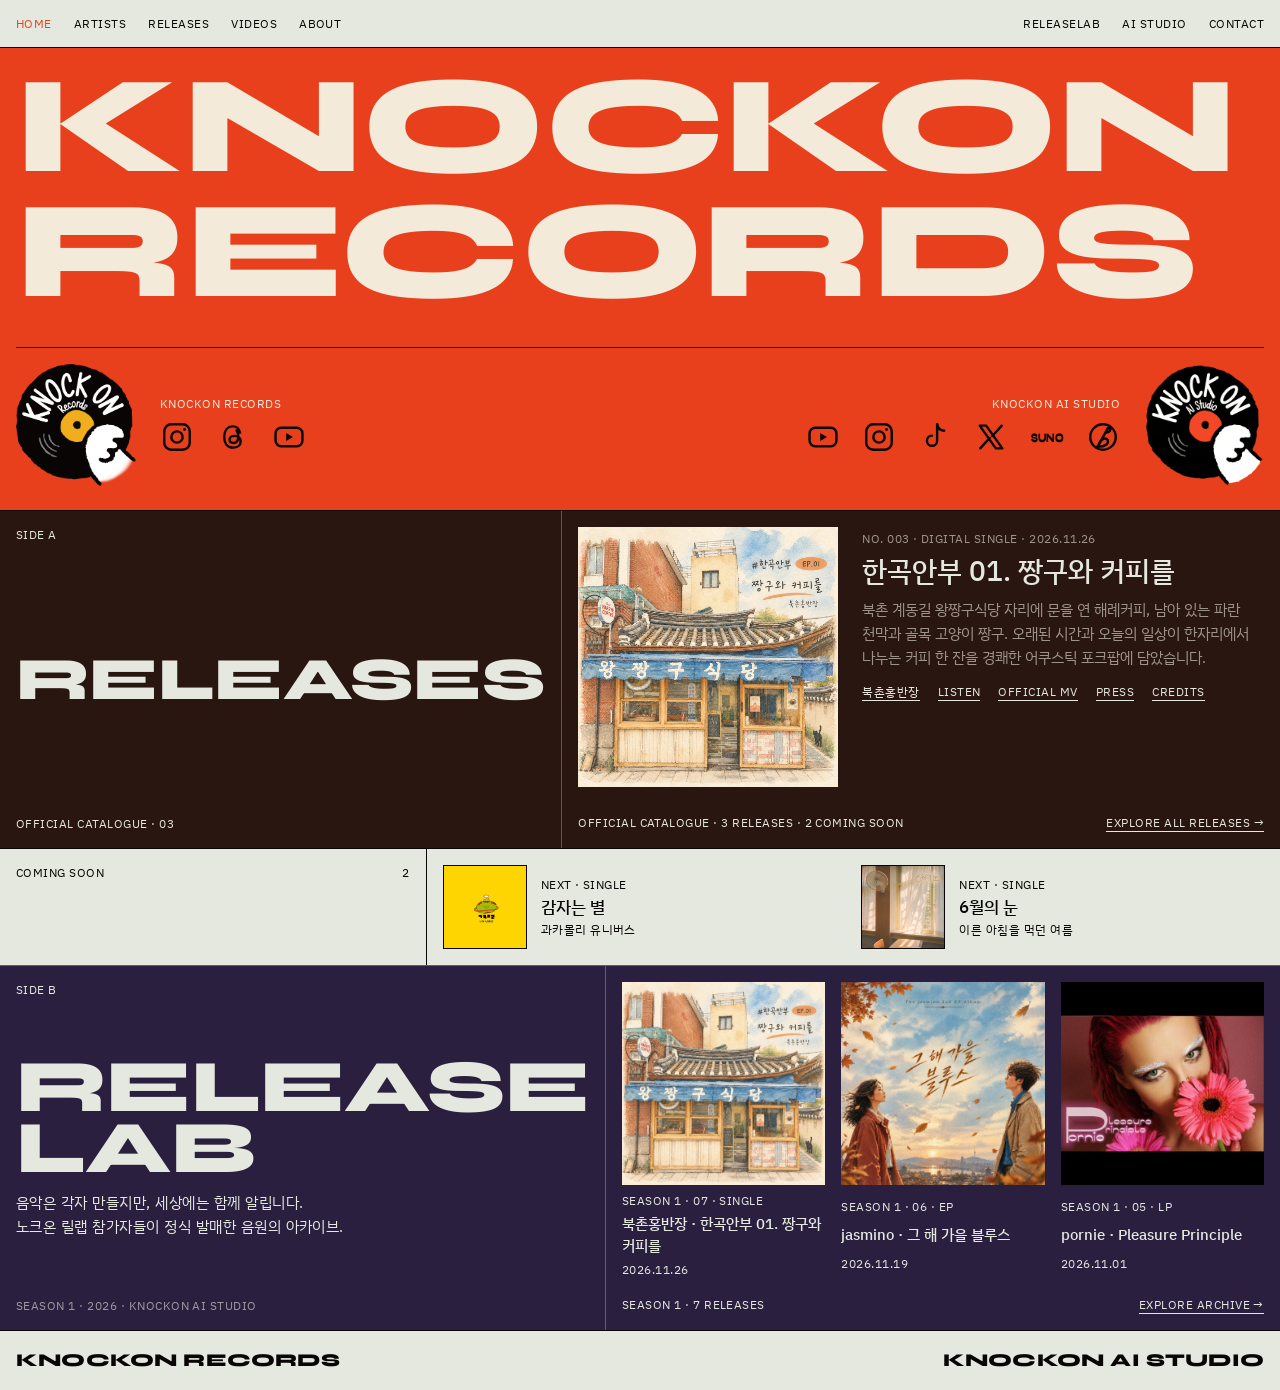
==== commit 693c5237: "v1.22.8" ====
--- a/index.html
+++ b/index.html
@@ -20,7 +20,7 @@
   <link rel="preconnect" href="https://fonts.googleapis.com">
   <link rel="preconnect" href="https://fonts.gstatic.com" crossorigin>
   <link rel="stylesheet" href="https://fonts.googleapis.com/css2?family=Syne:wght@800&family=IBM+Plex+Sans+KR:wght@400;500;700&display=swap">
-  <link rel="stylesheet" href="style.css?v=1.13.25">
+  <link rel="stylesheet" href="style.css?v=1.22.8">
 <style>
 
 :root{--violet:#2b1f3f}
@@ -76,6 +76,18 @@
 .sideA .row a{border-bottom:1px solid currentColor;padding-bottom:1px}
 .sideA .row a:hover{color:var(--accent)}
 
+.sideA .more{grid-column:1/-1;display:flex;justify-content:space-between;gap:12px;padding-top:4px}  
+.sideA .more a{border-bottom:1px solid currentColor;white-space:nowrap;align-self:start}
+.sideA .more a:hover{color:var(--accent)}
+.soon{display:grid;grid-template-columns:4fr 8fr;border-top:1px solid var(--fg)}  
+.soon .sl{padding:16px;border-right:1px solid var(--line);display:flex;justify-content:space-between;align-items:start}
+.soon .slist{display:grid;grid-template-columns:1fr 1fr;gap:16px;padding:16px}
+.soon .slist a{display:flex;gap:14px;align-items:center;color:var(--fg)}
+.soon .slist img{width:84px;height:84px;object-fit:cover;flex:none;border:1px solid var(--fg)}
+.soon .slist span{display:block}
+.soon .slist b{font-weight:500;font-size:17px;display:block;margin:2px 0}
+.soon .slist a:hover b{color:var(--red)}
+@media(max-width:800px){.soon{grid-template-columns:1fr}.soon .sl{border-right:0;border-bottom:1px solid var(--line)}.soon .slist{grid-template-columns:1fr}}
 .sideB{display:grid;grid-template-columns:5fr 7fr;background:var(--violet);color:var(--bg);border-top:1px solid rgba(236,232,220,.3)}
 .sideB .lab{padding:16px;border-right:1px solid rgba(236,232,220,.3);display:grid;align-content:space-between;gap:24px}
 .sideB .lab .w{font-size:clamp(40px,5.8vw,110px)}
@@ -163,15 +175,24 @@
 </section>
 
 <section class="sideA">
-  <div class="lab"><span class="k">Side A</span><span class="w">Releases</span><span class="k">Official catalogue · 02</span></div>
+  <div class="lab"><span class="k">Side A</span><span class="w">Releases</span><span class="k">Official catalogue · 03</span></div>
   <div class="rel">
-    <img src="images/silence-between-words.jpg" alt="말할 수 없는 것. 커버">
+    <img src="images/hangok-ep01.jpg" alt="북촌홍반장 한곡안부 01. 짱구와 커피를 커버">
     <div>
-      <span class="k" style="color:rgba(236,232,220,.6)">No. 002 · Digital Single · 2026.03.18</span>
-      <h2 style="margin-top:6px">말할 수 없는 것.</h2>
-      <p style="margin-top:10px">『Acid Memories: A Song Book』의 첫 장. 국악 장단에서 착안한 변박 리듬과 모달 하모니, 거문고와 리버스 기타가 한 공간에서 만납니다.</p>
-      <div class="row k"><a href="artist-mymars.html">박지은(MyMars)</a><a href="https://linktr.ee/SilenceBetweenWords" target="_blank" rel="noopener">Listen</a><a href="https://youtu.be/brgR5-PZNLY" target="_blank" rel="noopener">Official MV</a><a href="releases.html#silence">Credits</a><a href="releases.html">All releases</a></div>
+      <span class="k" style="color:rgba(236,232,220,.6)">No. 003 · Digital Single · 2026.11.26</span>
+      <h2 style="margin-top:6px">한곡안부 01. 짱구와 커피를</h2>
+      <p style="margin-top:10px">북촌 계동길 왕짱구식당 자리에 문을 연 해례커피, 남아 있는 파란 천막과 골목 고양이 짱구. 오래된 시간과 오늘의 일상이 한자리에서 나누는 커피 한 잔을 경쾌한 어쿠스틱 포크팝에 담았습니다.</p>
+      <div class="row k"><a href="artist-bukchon.html">북촌홍반장</a><a href="jjanggu.html">Listen</a><a href="https://youtu.be/gJ2YL6I1ieM" target="_blank" rel="noopener">Official MV</a><a href="https://zdnet.co.kr/view/?no=20261125152532" target="_blank" rel="noopener">Press</a><a href="releases.html#hangok">Credits</a></div>
     </div>
+    <div class="more k"><span>Official catalogue · 3 Releases · 2 Coming soon</span><a href="releases.html">Explore all releases →</a></div>
+  </div>
+</section>
+
+<section class="soon" aria-label="Coming soon">
+  <div class="sl"><span class="k">Coming soon</span><span class="k">2</span></div>
+  <div class="slist">
+    <a href="releases.html#gamja"><img src="images/gamja-teaser.jpg" alt="감자는 별 티저 그림" loading="lazy"><span><span class="k">Next · Single</span><b>감자는 별</b><span class="k">과카몰리 유니버스</span></span></a>
+    <a href="releases.html#junesnow"><img src="images/junesnow-cover.jpg" alt="6월의 눈 커버" loading="lazy"><span><span class="k">Next · Single</span><b>6월의 눈</b><span class="k">이른 아침을 먹던 여름</span></span></a>
   </div>
 </section>
 
@@ -182,29 +203,25 @@
     <span class="k" style="color:rgba(236,232,220,.6)">Season 1 · 2026 · KnockOn AI Studio</span>
   </div>
   <div class="vols">
-    <a class="sleeve img" href="https://www.melon.com/album/detail.htm?albumId=14624131" target="_blank" rel="noopener">
-        <img src="images/releaselab/ryu-ilhan.jpg" alt="류일한 「믿어 의심치 않아」 앨범 커버" width="500" height="500" loading="lazy">
-        <span class="k">Season 1 · 01 · Single</span><b>류일한 · 믿어 의심치 않아</b><span class="k">2026.10.07</span>
+    <a class="sleeve img" href="https://www.melon.com/album/detail.htm?albumId=15205212" target="_blank" rel="noopener">
+        <img src="images/releaselab/bukchon-hangok01.jpg" alt="북촌홍반장 「한곡안부 01. 짱구와 커피를」 앨범 커버" width="500" height="500" loading="lazy">
+        <span class="k">Season 1 · 07 · Single</span><b>북촌홍반장 · 한곡안부 01. 짱구와 커피를</b><span class="k">2026.11.26</span>
       </a>
-    <a class="sleeve img" href="https://www.melon.com/album/detail.htm?albumId=15013207" target="_blank" rel="noopener">
-        <img src="images/releaselab/jasmino.jpg" alt="jasmino 「10월 31일의 겨울」 앨범 커버" width="500" height="500" loading="lazy">
-        <span class="k">Season 1 · 02 · EP</span><b>jasmino · 10월 31일의 겨울</b><span class="k">2026.10.22</span>
+    <a class="sleeve img" href="https://www.melon.com/album/detail.htm?albumId=15177248" target="_blank" rel="noopener">
+        <img src="images/releaselab/jasmino-autumn.jpg" alt="jasmino 「그 해 가을 블루스」 앨범 커버" width="500" height="500" loading="lazy">
+        <span class="k">Season 1 · 06 · EP</span><b>jasmino · 그 해 가을 블루스</b><span class="k">2026.11.19</span>
       </a>
-    <a class="sleeve img" href="https://www.melon.com/album/detail.htm?albumId=14965449" target="_blank" rel="noopener">
-        <img src="images/releaselab/woozu-musiclab.jpg" alt="AIVEN SHIN 「첫눈에 들어온 사람」 앨범 커버" width="500" height="500" loading="lazy">
-        <span class="k">Season 1 · 03 · EP</span><b>AIVEN SHIN · 첫눈에 들어온 사람</b><span class="k">2026.10.20</span>
+    <a class="sleeve img" href="https://www.melon.com/album/detail.htm?albumId=15106006" target="_blank" rel="noopener">
+        <img src="images/releaselab/pornie.jpg" alt="pornie 「Pleasure Principle」 앨범 커버" width="500" height="500" loading="lazy">
+        <span class="k">Season 1 · 05 · LP</span><b>pornie · Pleasure Principle</b><span class="k">2026.11.01</span>
       </a>
-    <div class="more k"><span>Season 1 · 5 Releases</span><a href="releaselab.html">Explore archive →</a></div>
-  </div>
-</section>
-
-
-<section class="now gx" aria-label="Now and next">
-    <a href="releases.html#silence"><span class="k">Now · No. 002 · 2026.03.18</span><b>말할 수 없는 것. (Silence Between Words)</b><span class="k">박지은(MyMars) · Digital Single</span></a>
-    <a href="releases.html#hangok"><span class="k">Next · 2026.11</span><b>한곡안부 01. 짱구와 커피를</b><span class="k">북촌홍반장 · Single</span></a>
-    <a href="releases.html#gamja"><span class="k">Next</span><b>감자는 별</b><span class="k">과카몰리 유니버스 · Single</span></a>
-    <a href="releases.html#junesnow"><span class="k">Next</span><b>6월의 눈</b><span class="k">이른 아침을 먹던 여름 · Single</span></a>
-</section>
+    <div class="more k"><span>Season 1 · 7 Releases</span><a href="releaselab.html">Explore archive →</a></div>
+  </div>
+</section>
+
+
+
+
 
 </main>
 
--- a/style.css
+++ b/style.css
@@ -541,3 +541,38 @@
 
 .dbr { display: none; }
 @media (min-width: 1400px) { .dbr { display: inline; } }
+
+
+.teaser { margin: 22px 0 6px; max-width: 280px; }
+.teaser .sframe { position: relative; aspect-ratio: 9 / 16; background: #111; overflow: hidden; }
+.teaser .sframe iframe { position: absolute; inset: 0; width: 100%; height: 100%; border: 0; }
+.teaser .lab { margin-top: 8px; }
+
+
+.st-items li { position: relative; transition: background-color .15s; }
+.st-items li .st-go a:first-child::after { content: ""; position: absolute; inset: 0; }
+.st-items li .st-go a:not(:first-child) { position: relative; z-index: 1; }
+.st-items li:hover { background: rgba(0,0,0,.035); }
+.st-items li:hover .st-go a:first-child { color: var(--red); }
+
+
+.mv { margin: 22px 0 6px; max-width: 640px; }
+.mv .mframe { position: relative; aspect-ratio: 16 / 9; background: #111; overflow: hidden; }
+.mv .mframe iframe { position: absolute; inset: 0; width: 100%; height: 100%; border: 0; }
+.mv .lab { margin-top: 8px; }
+
+
+.presslist { border-top: 1px solid var(--fg); }
+.presslist .pl-h { padding: 18px 0 20px; border-bottom: 1px solid var(--fg); }
+.presslist .pl-h > span { font-family: var(--f-display); font-weight: 800; font-size: clamp(18px, 2vw, 28px); line-height: 1.1; text-transform: uppercase; }
+.presslist .pl-h .k { font-family: var(--f-body); font-weight: 400; font-size: 12px; letter-spacing: .04em; color: var(--muted); text-transform: none; }
+.presslist ol { list-style: none; margin: 0; padding: 0; columns: 2; column-gap: 32px; column-rule: 1px solid var(--line); }
+.presslist li { break-inside: avoid; border-bottom: 1px solid var(--line); }
+.presslist li a { display: grid; grid-template-columns: 78px minmax(0, 1fr) auto; gap: 2px 12px; padding: 11px 0; color: var(--fg); align-items: baseline; }
+.presslist .d { grid-row: 1 / 3; font-size: 12px; color: var(--muted); font-variant-numeric: tabular-nums; }
+.presslist .o { font-size: 11px; text-transform: uppercase; letter-spacing: .04em; color: var(--muted); }
+.presslist b { grid-column: 2; font-weight: 500; font-size: 14.5px; line-height: 1.45; }
+.presslist .go { grid-column: 3; grid-row: 1 / 3; color: var(--muted); }
+.presslist li a:hover b, .presslist li a:hover .go { color: var(--red); }
+@media (max-width: 1100px) { .presslist ol { columns: 1; } }
+@media (max-width: 500px) { .presslist li a { grid-template-columns: 1fr auto; } .presslist .d { grid-row: auto; grid-column: 1; } .presslist .o { grid-column: 1; } .presslist b { grid-column: 1; } .presslist .go { grid-row: 1 / 4; grid-column: 2; } }
